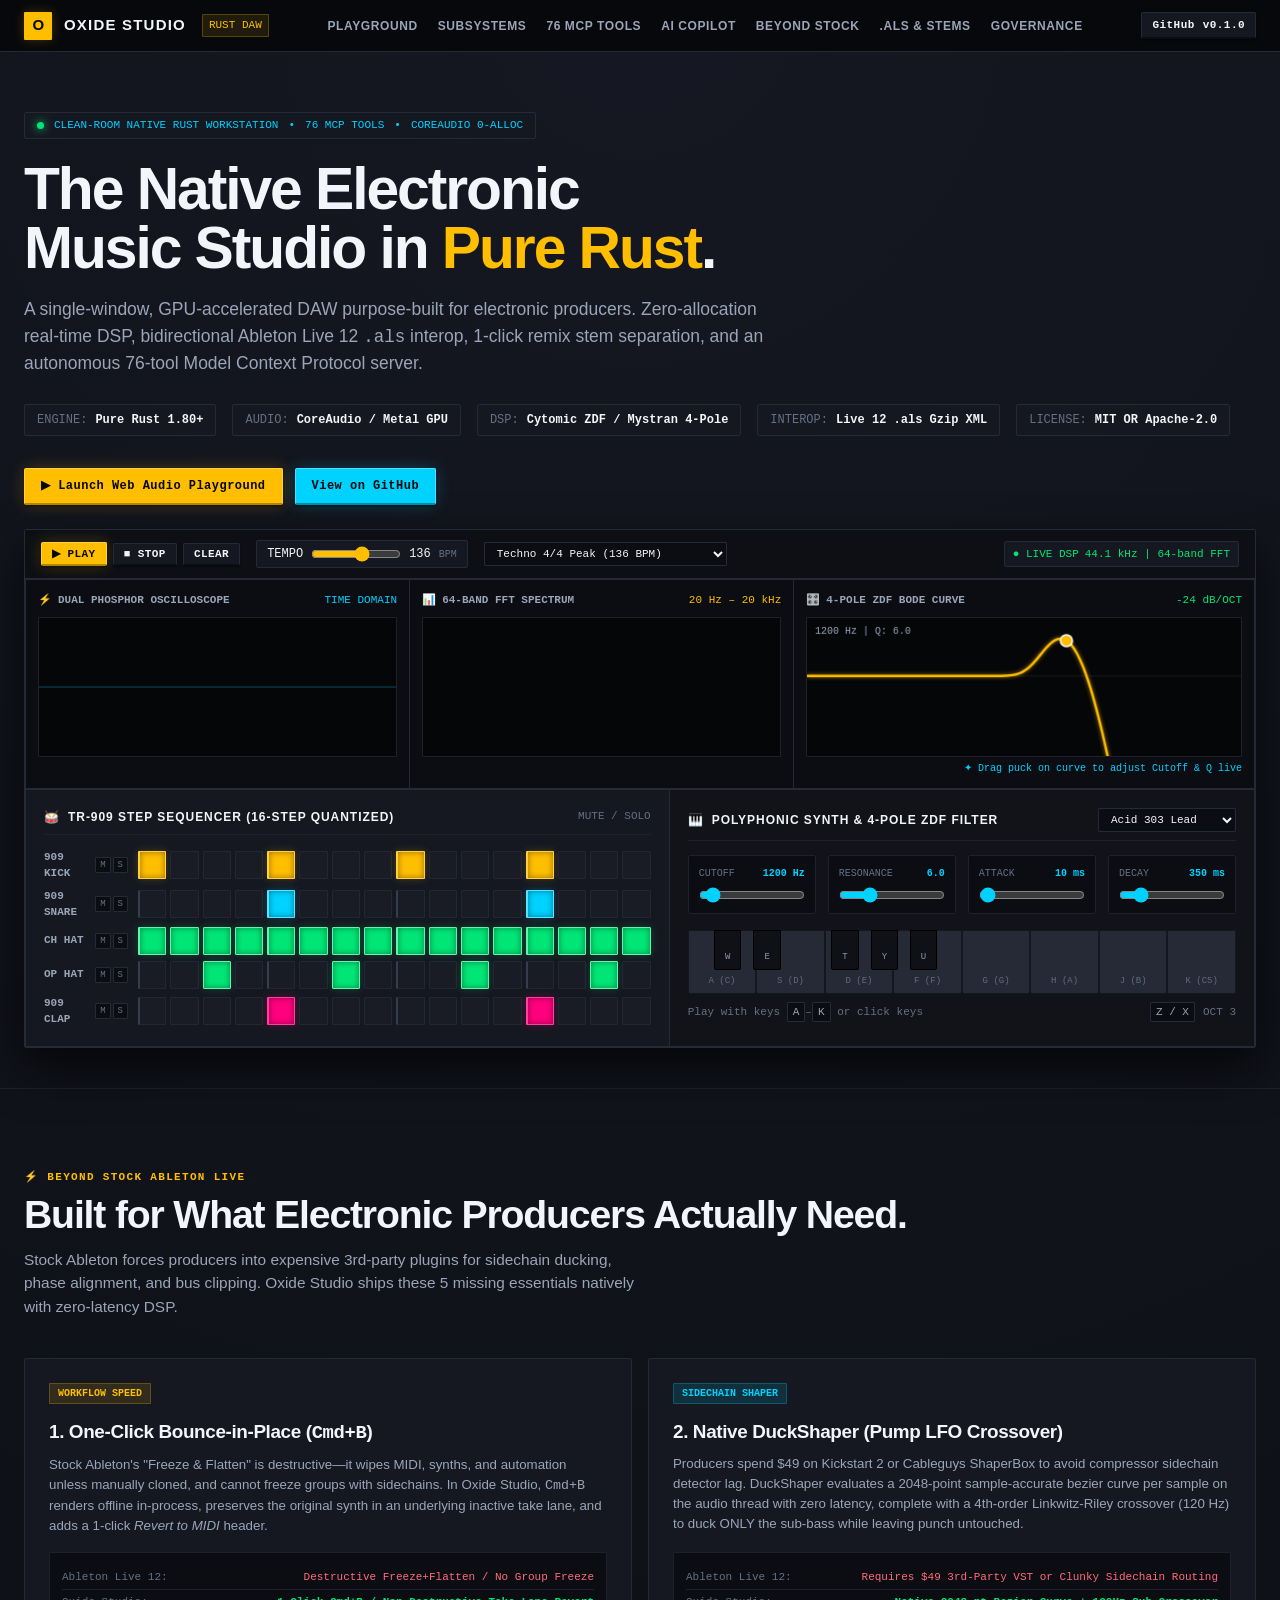
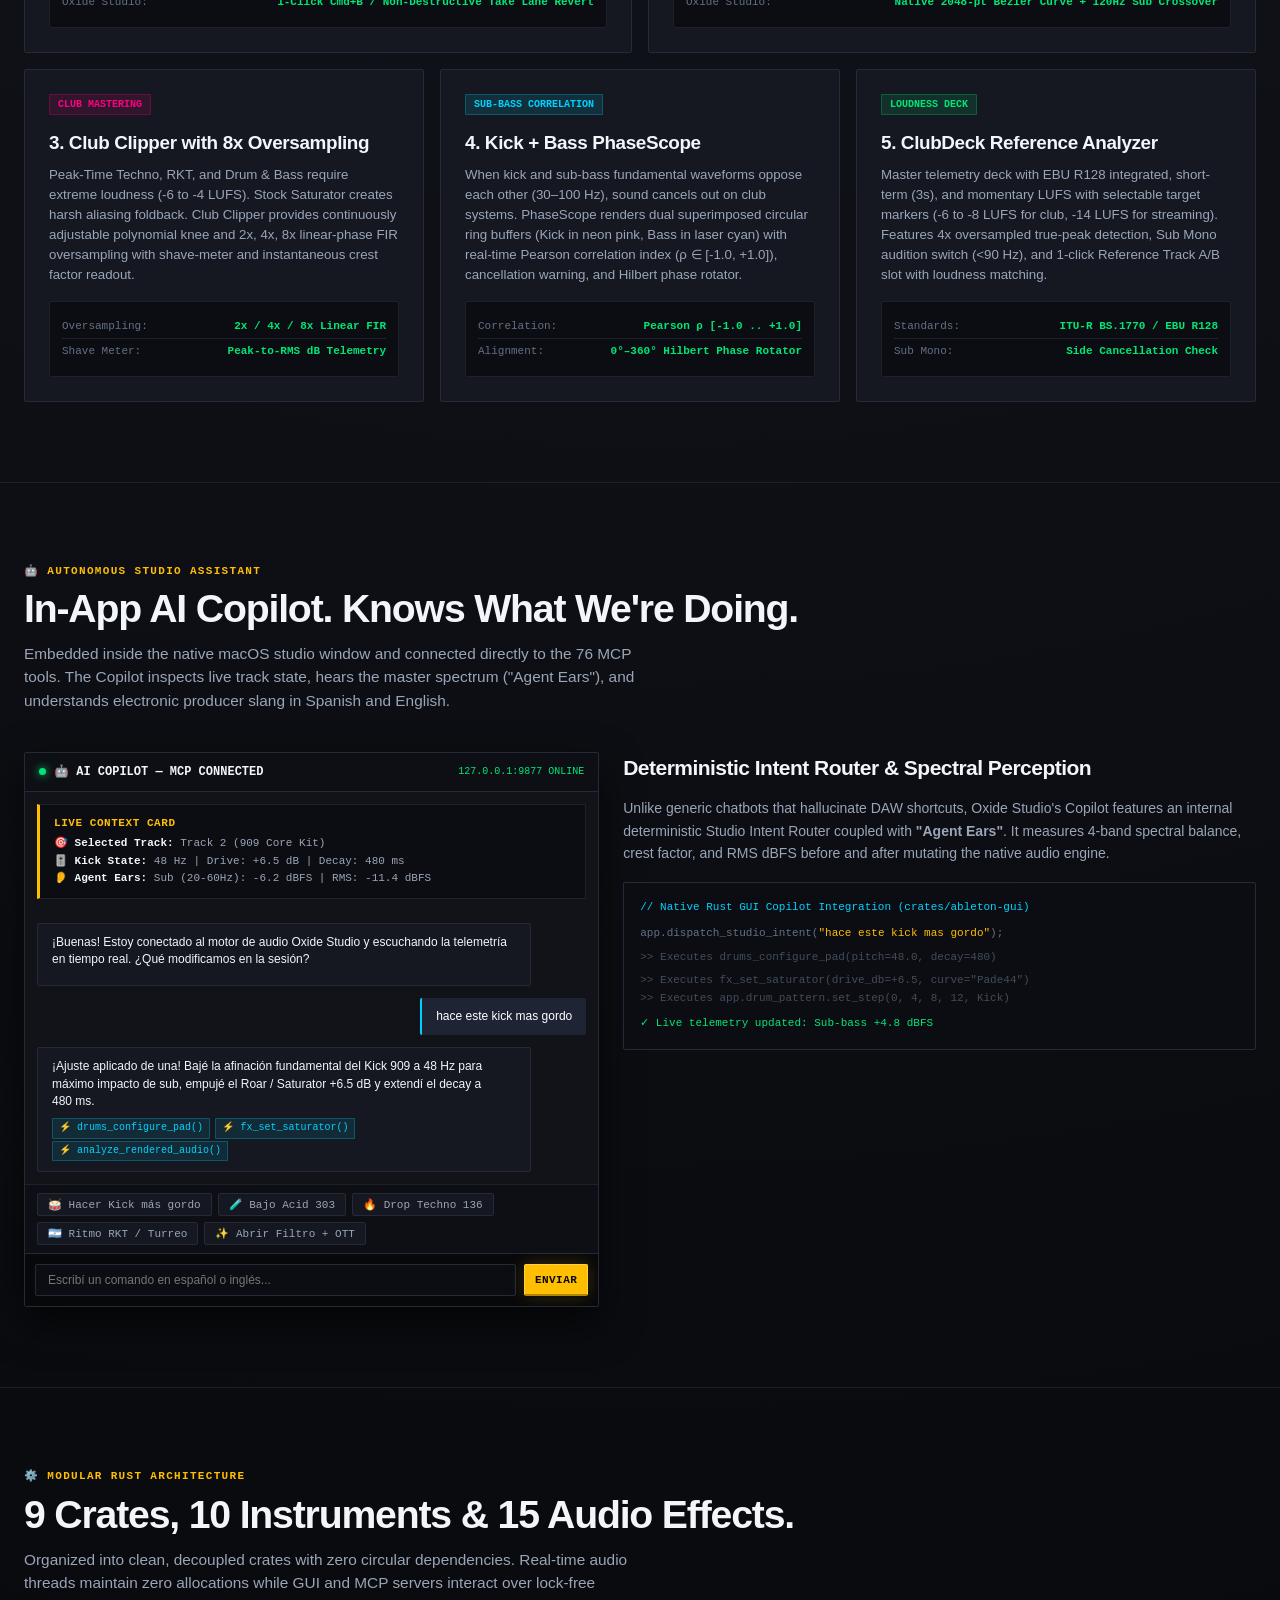
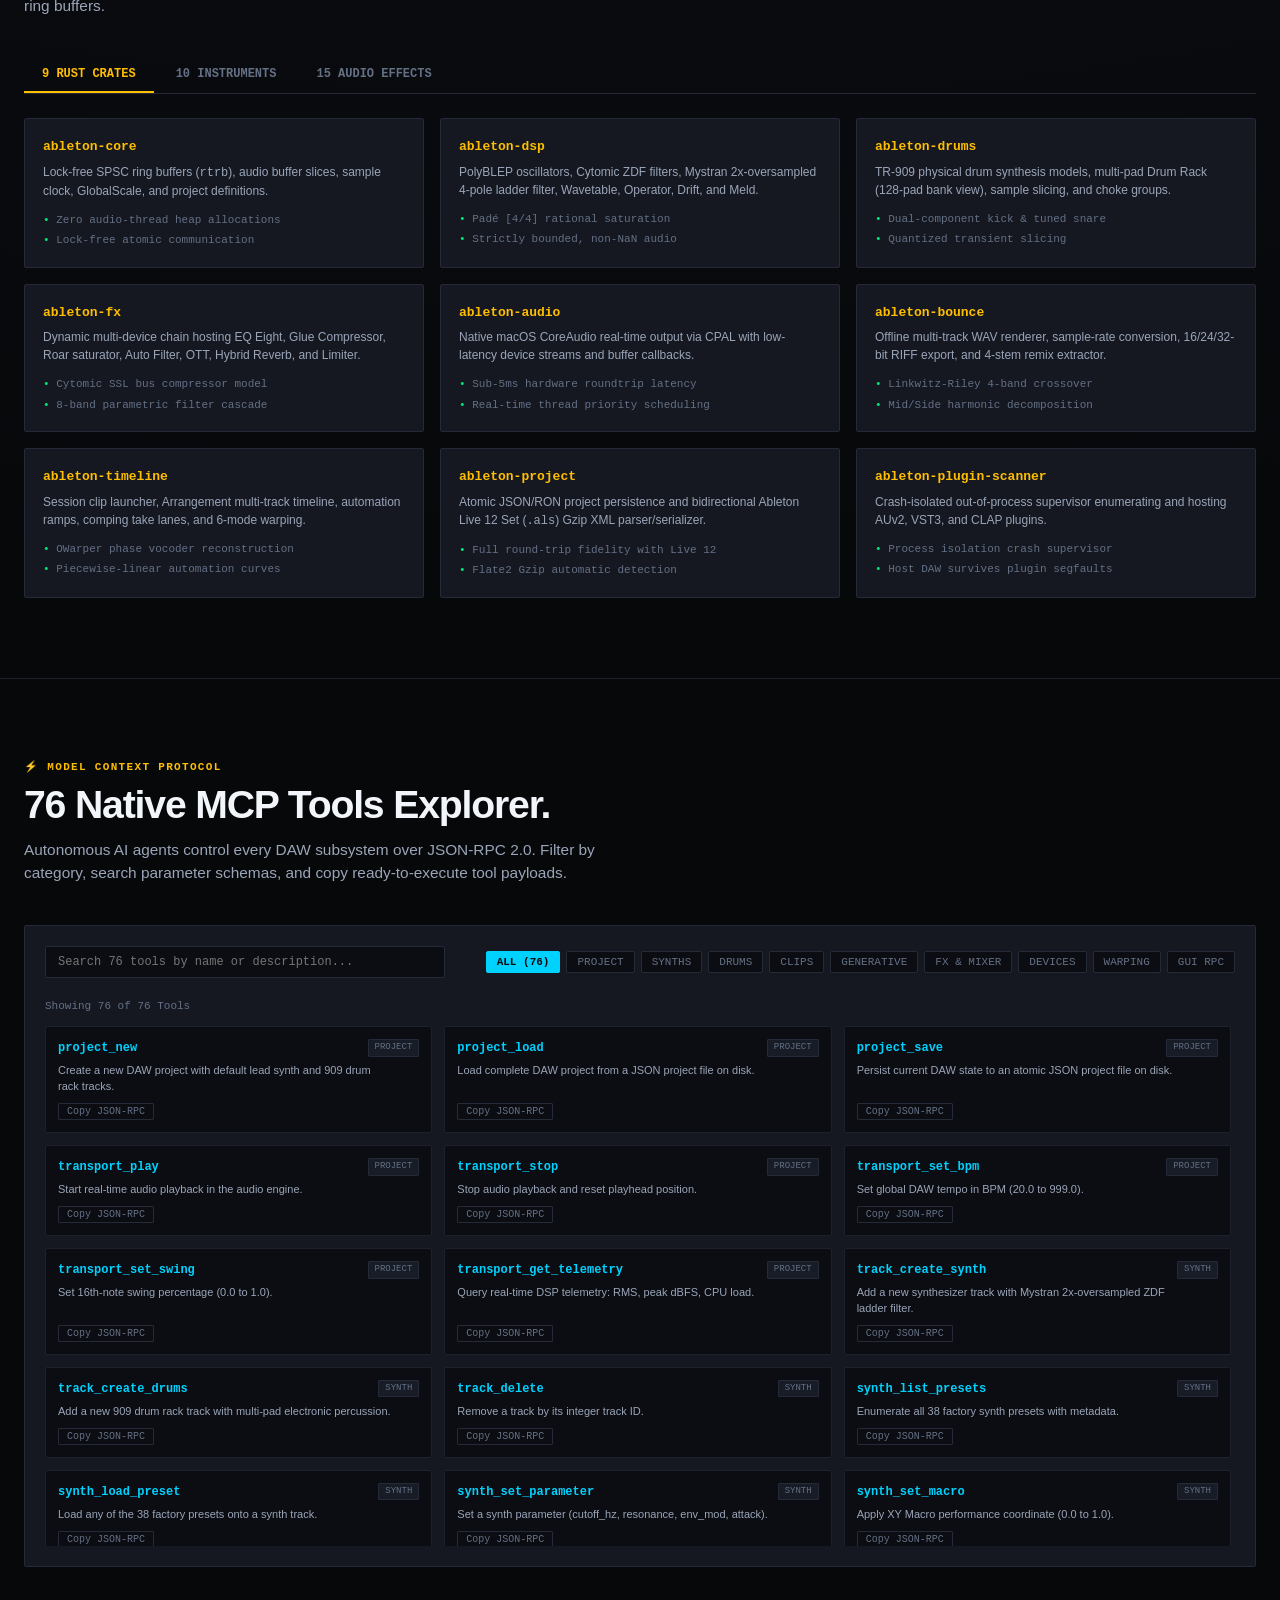
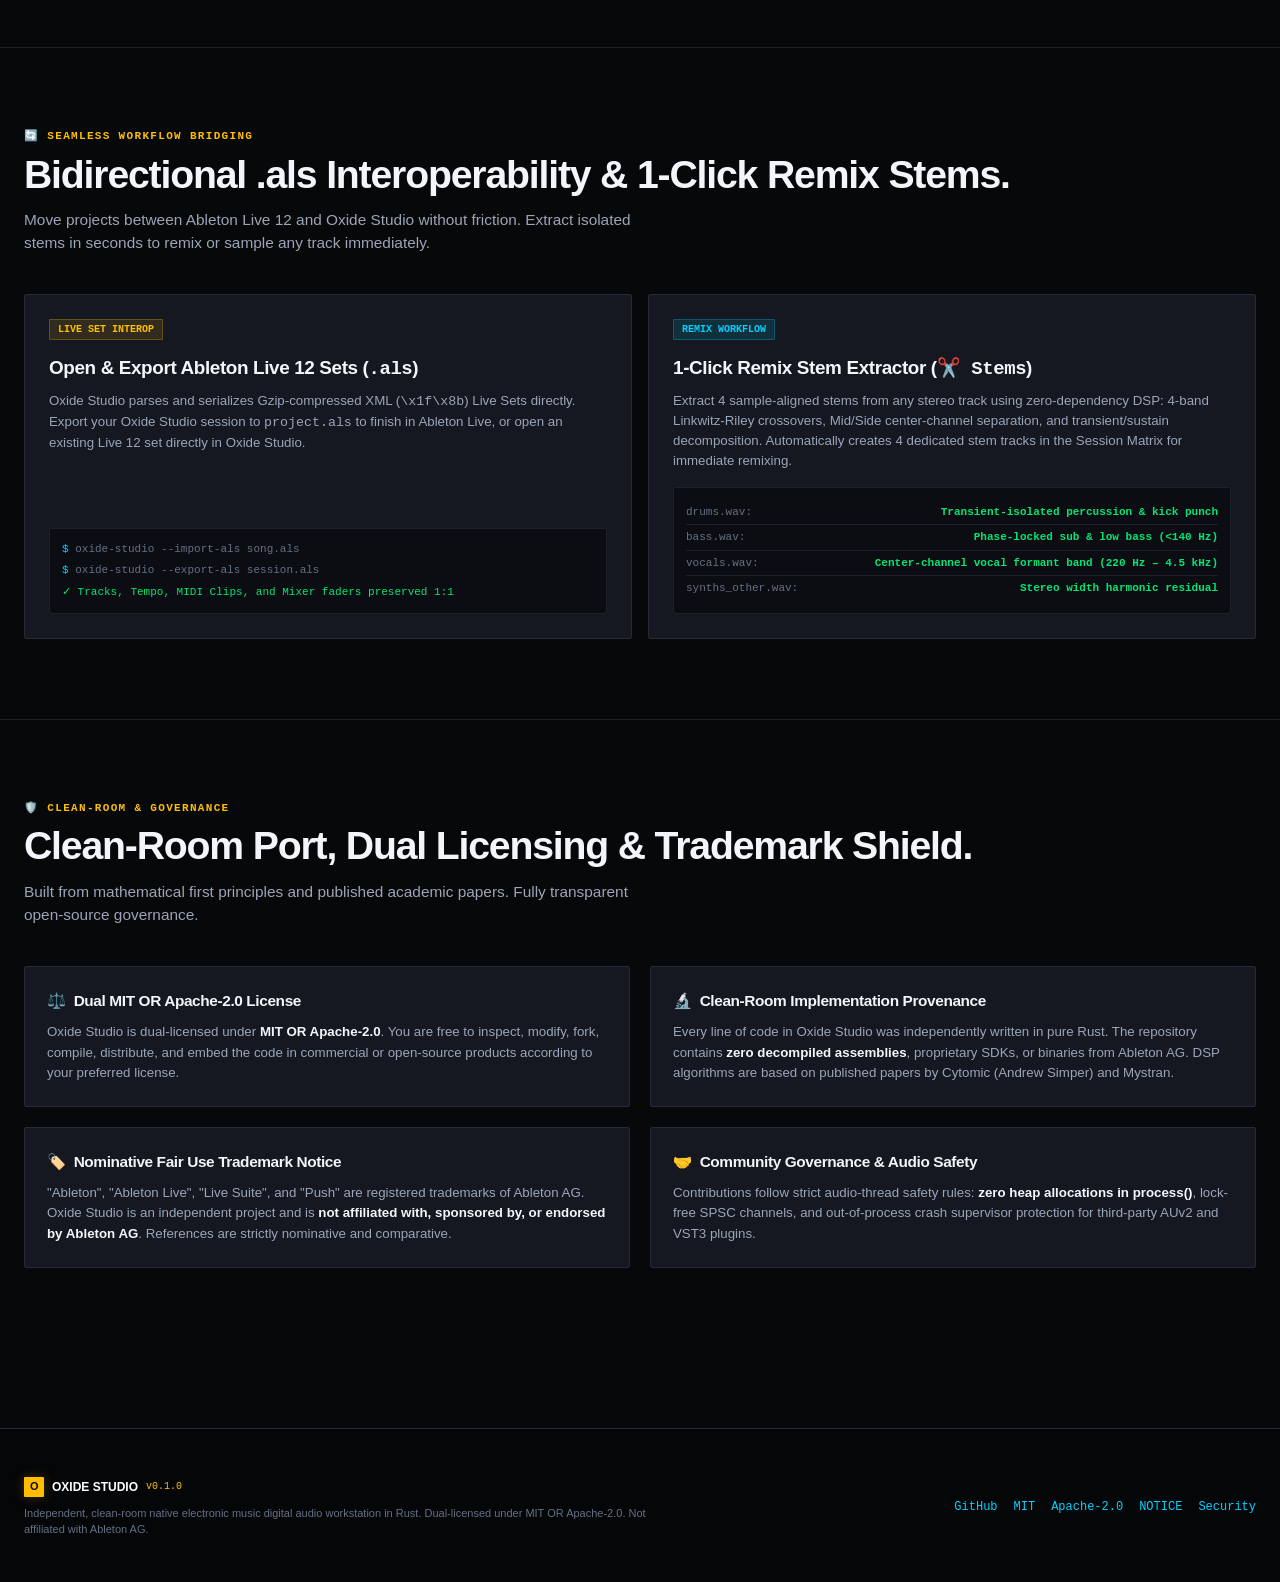
==== docs/index.html @ 42df6dae "feat(pages): build and deploy interactive SOTA GitHub Pages showcase in docs/" ====
<!DOCTYPE html>
<html lang="en">
<head>
  <meta charset="UTF-8">
  <meta name="viewport" content="width=device-width, initial-scale=1.0">
  <title>Oxide Studio — Native Electronic Music Workstation in Rust</title>
  <meta name="description" content="Oxide Studio: High-performance, single-window electronic music DAW in pure Rust. Low-latency CoreAudio engine, in-browser Web Audio playground, 76 MCP tools, bidirectional .als interop, and 1-click remix stems.">
  <link rel="stylesheet" href="style.css">
  <link rel="icon" href="data:image/svg+xml,<svg xmlns='http://www.w3.org/2000/svg' viewBox='0 0 100 100'><rect width='100' height='100' rx='8' fill='%23ffbe00'/><text x='50' y='68' font-family='monospace' font-weight='900' font-size='60' text-anchor='middle' fill='%2307080a'>O</text></svg>">
</head>
<body>

  <!-- =========================================================================
       Studio Navigation Bar
       ========================================================================= -->
  <header class="studio-nav">
    <div class="container studio-nav-inner">
      <a href="#" class="brand-anchor">
        <span class="brand-badge">O</span>
        <span class="brand-title">OXIDE STUDIO</span>
        <span class="brand-sub">RUST DAW</span>
      </a>

      <nav>
        <ul class="nav-links">
          <li><a href="#playground" class="nav-link">Playground</a></li>
          <li><a href="#subsystems" class="nav-link">Subsystems</a></li>
          <li><a href="#mcp-tools" class="nav-link">76 MCP Tools</a></li>
          <li><a href="#copilot" class="nav-link">AI Copilot</a></li>
          <li><a href="#beyond-stock" class="nav-link">Beyond Stock</a></li>
          <li><a href="#interop" class="nav-link">.als & Stems</a></li>
          <li><a href="#clean-room" class="nav-link">Governance</a></li>
        </ul>
      </nav>

      <div class="nav-actions">
        <a href="https://github.com/juancruzmunozalbelo/oxide-studio" target="_blank" rel="noopener noreferrer" class="btn btn-tactile btn-sm">
          <span>GitHub</span>
          <span class="tabular">v0.1.0</span>
        </a>
      </div>
    </div>
  </header>

  <main>

    <!-- =========================================================================
         Hero Section
         ========================================================================= -->
    <section class="hero-section">
      <div class="container">
        <div class="hero-grid">
          <div>
            <div class="hero-meta">
              <span class="pulse-dot"></span>
              <span>CLEAN-ROOM NATIVE RUST WORKSTATION</span>
              <span>•</span>
              <span class="tabular">76 MCP TOOLS</span>
              <span>•</span>
              <span class="tabular">COREAUDIO 0-ALLOC</span>
            </div>

            <h1 class="hero-title">
              The Native Electronic Music Studio in <span class="highlight-amber">Pure Rust</span>.
            </h1>

            <p class="hero-lead">
              A single-window, GPU-accelerated DAW purpose-built for electronic producers. Zero-allocation real-time DSP, 
              bidirectional Ableton Live 12 <span class="mono">.als</span> interop, 1-click remix stem separation, 
              and an autonomous 76-tool Model Context Protocol server.
            </p>

            <div class="hero-specs-row">
              <div class="spec-pill"><span class="k">ENGINE:</span> <span class="v">Pure Rust 1.80+</span></div>
              <div class="spec-pill"><span class="k">AUDIO:</span> <span class="v">CoreAudio / Metal GPU</span></div>
              <div class="spec-pill"><span class="k">DSP:</span> <span class="v">Cytomic ZDF / Mystran 4-Pole</span></div>
              <div class="spec-pill"><span class="k">INTEROP:</span> <span class="v">Live 12 .als Gzip XML</span></div>
              <div class="spec-pill"><span class="k">LICENSE:</span> <span class="v">MIT OR Apache-2.0</span></div>
            </div>

            <div style="display: flex; gap: 12px; flex-wrap: wrap;">
              <a href="#playground" class="btn btn-primary">▶ Launch Web Audio Playground</a>
              <a href="https://github.com/juancruzmunozalbelo/oxide-studio" target="_blank" rel="noopener noreferrer" class="btn btn-cyan">View on GitHub</a>
            </div>
          </div>
        </div>

        <!-- =========================================================================
             In-Browser Oxide Web Playground
             ========================================================================= -->
        <div class="playground-shell" id="playground">
          <div class="playground-header">
            <div class="transport-bar">
              <div class="transport-controls">
                <button class="btn btn-primary btn-sm" id="btn-play">▶ PLAY</button>
                <button class="btn btn-tactile btn-sm" id="btn-stop">■ STOP</button>
                <button class="btn btn-tactile btn-sm" id="btn-clear">CLEAR</button>
              </div>

              <div class="bpm-control">
                <span class="k">TEMPO</span>
                <input type="range" id="slider-bpm" min="60" max="190" value="136">
                <span class="v tabular" id="val-bpm">136</span> <span class="mono" style="font-size: 10px; color: var(--text-muted);">BPM</span>
              </div>

              <select class="preset-select" id="select-groove">
                <option value="techno-136">Techno 4/4 Peak (136 BPM)</option>
                <option value="house-128">House 909 Groove (128 BPM)</option>
                <option value="rkt-105">RKT / Turreo Tresillo (105 BPM)</option>
                <option value="dnb-174">Drum & Bass Break (174 BPM)</option>
              </select>
            </div>

            <div class="telemetry-badge" id="telemetry-stats">
              <span>● LIVE DSP</span>
              <span class="tabular">44.1 kHz | 64-band FFT</span>
            </div>
          </div>

          <!-- 60 FPS HTML5 Canvas DSP Visualizers Deck -->
          <div class="visualizer-deck">
            <!-- 1. Dual Phosphor Oscilloscope -->
            <div class="vis-card">
              <div class="vis-header">
                <span class="title"><span>⚡</span> DUAL PHOSPHOR OSCILLOSCOPE</span>
                <span class="mono" style="color: var(--laser-cyan);">TIME DOMAIN</span>
              </div>
              <canvas id="canvas-oscilloscope" class="vis-canvas"></canvas>
            </div>

            <!-- 2. 64-Band FFT Spectrum Analyzer -->
            <div class="vis-card">
              <div class="vis-header">
                <span class="title"><span>📊</span> 64-BAND FFT SPECTRUM</span>
                <span class="mono" style="color: var(--signal-amber);">20 Hz – 20 kHz</span>
              </div>
              <canvas id="canvas-spectrum" class="vis-canvas"></canvas>
            </div>

            <!-- 3. Interactive 4-Pole ZDF Filter Bode Curve -->
            <div class="vis-card">
              <div class="vis-header">
                <span class="title"><span>🎛️</span> 4-POLE ZDF BODE CURVE</span>
                <span class="mono" style="color: var(--meter-green);">-24 dB/OCT</span>
              </div>
              <canvas id="canvas-filter" class="vis-canvas" style="cursor: crosshair;"></canvas>
              <div class="interactive-hint">✦ Drag puck on curve to adjust Cutoff & Q live</div>
            </div>
          </div>

          <!-- Playground Workstation Body -->
          <div class="playground-body">
            <!-- Left: 16-Step TR-909 Drum Sequencer -->
            <div class="rack-panel">
              <div class="panel-title-bar">
                <div class="panel-title">
                  <span>🥁</span>
                  <span>TR-909 STEP SEQUENCER (16-STEP QUANTIZED)</span>
                </div>
                <span class="mono" style="font-size: 11px; color: var(--text-muted);">MUTE / SOLO</span>
              </div>

              <div class="sequencer-grid" id="sequencer-grid">
                <!-- Dynamically populated by app.js -->
              </div>
            </div>

            <!-- Right: Polyphonic Synthesizer Controls & Piano Keys -->
            <div class="rack-panel" style="background: var(--surface-base);">
              <div class="panel-title-bar">
                <div class="panel-title">
                  <span>🎹</span>
                  <span>POLYPHONIC SYNTH & 4-POLE ZDF FILTER</span>
                </div>

                <select class="preset-select" id="select-synth-preset">
                  <option value="acid-lead">Acid 303 Lead</option>
                  <option value="deep-sub">Deep Tech Sub</option>
                  <option value="dorian-pad">Dorian Poly Pad</option>
                  <option value="punchy-pluck">Punchy Pluck</option>
                </select>
              </div>

              <!-- Parameter Sliders -->
              <div class="synth-controls-grid">
                <div class="control-block">
                  <label>CUTOFF <span class="control-val tabular" id="val-cutoff">1200 Hz</span></label>
                  <input type="range" id="slider-cutoff" min="20" max="18000" value="1200">
                </div>

                <div class="control-block">
                  <label>RESONANCE <span class="control-val tabular" id="val-resonance">6.0</span></label>
                  <input type="range" id="slider-resonance" min="0.5" max="22" step="0.1" value="6.0">
                </div>

                <div class="control-block">
                  <label>ATTACK <span class="control-val tabular" id="val-attack">10 ms</span></label>
                  <input type="range" id="slider-attack" min="0.005" max="0.5" step="0.005" value="0.01">
                </div>

                <div class="control-block">
                  <label>DECAY <span class="control-val tabular" id="val-decay">350 ms</span></label>
                  <input type="range" id="slider-decay" min="0.05" max="2.0" step="0.01" value="0.35">
                </div>
              </div>

              <!-- Playable Piano Keyboard -->
              <div class="piano-keyboard-wrap">
                <div class="piano-keys">
                  <!-- White keys with black keys positioned absolutely -->
                  <div class="piano-key" data-pitch-offset="0"><span>A (C)</span></div>
                  <div class="piano-key black key-cs" data-pitch-offset="1"><span>W</span></div>
                  <div class="piano-key" data-pitch-offset="2"><span>S (D)</span></div>
                  <div class="piano-key black key-ds" data-pitch-offset="3"><span>E</span></div>
                  <div class="piano-key" data-pitch-offset="4"><span>D (E)</span></div>
                  <div class="piano-key" data-pitch-offset="5"><span>F (F)</span></div>
                  <div class="piano-key black key-fs" data-pitch-offset="6"><span>T</span></div>
                  <div class="piano-key" data-pitch-offset="7"><span>G (G)</span></div>
                  <div class="piano-key black key-gs" data-pitch-offset="8"><span>Y</span></div>
                  <div class="piano-key" data-pitch-offset="9"><span>H (A)</span></div>
                  <div class="piano-key black key-as" data-pitch-offset="10"><span>U</span></div>
                  <div class="piano-key" data-pitch-offset="11"><span>J (B)</span></div>
                  <div class="piano-key" data-pitch-offset="12"><span>K (C5)</span></div>
                </div>

                <div class="keyboard-help-bar">
                  <span>Play with keys <span class="kbd">A</span>–<span class="kbd">K</span> or click keys</span>
                  <div style="display: flex; gap: 8px; align-items: center;">
                    <span class="kbd">Z / X</span> <span id="octave-display" class="tabular">OCT 3</span>
                  </div>
                </div>
              </div>
            </div>
          </div>
        </div>
      </div>
    </section>

    <!-- =========================================================================
         Beyond Stock Ableton: Purpose-Built for Electronic Producers
         ========================================================================= -->
    <section class="section" id="beyond-stock">
      <div class="container">
        <div class="section-header">
          <div class="section-eyebrow"><span>⚡</span> Beyond Stock Ableton Live</div>
          <h2 class="section-title">Built for What Electronic Producers Actually Need.</h2>
          <p class="section-desc">
            Stock Ableton forces producers into expensive 3rd-party plugins for sidechain ducking, phase alignment, 
            and bus clipping. Oxide Studio ships these 5 missing essentials natively with zero-latency DSP.
          </p>
        </div>

        <div class="bento-grid">
          <!-- Card 1: Bounce-in-Place (Cmd+B) -->
          <div class="bento-card col-6">
            <span class="bento-tag">WORKFLOW SPEED</span>
            <h3 class="bento-title">1. One-Click Bounce-in-Place (<span class="mono">Cmd+B</span>)</h3>
            <p class="bento-desc">
              Stock Ableton's "Freeze & Flatten" is destructive—it wipes MIDI, synths, and automation unless manually cloned, 
              and cannot freeze groups with sidechains. In Oxide Studio, <span class="mono">Cmd+B</span> renders offline in-process, 
              preserves the original synth in an underlying inactive take lane, and adds a 1-click <em>Revert to MIDI</em> header.
            </p>
            <div class="bento-comparison">
              <div class="comp-row"><span class="comp-label">Ableton Live 12:</span> <span class="comp-ableton">Destructive Freeze+Flatten / No Group Freeze</span></div>
              <div class="comp-row"><span class="comp-label">Oxide Studio:</span> <span class="comp-oxide">1-Click Cmd+B / Non-Destructive Take Lane Revert</span></div>
            </div>
          </div>

          <!-- Card 2: DuckShaper -->
          <div class="bento-card col-6">
            <span class="bento-tag cyan">SIDECHAIN SHAPER</span>
            <h3 class="bento-title">2. Native DuckShaper (Pump LFO Crossover)</h3>
            <p class="bento-desc">
              Producers spend $49 on Kickstart 2 or Cableguys ShaperBox to avoid compressor sidechain detector lag. 
              DuckShaper evaluates a 2048-point sample-accurate bezier curve per sample on the audio thread with zero latency, 
              complete with a 4th-order Linkwitz-Riley crossover (120 Hz) to duck ONLY the sub-bass while leaving punch untouched.
            </p>
            <div class="bento-comparison">
              <div class="comp-row"><span class="comp-label">Ableton Live 12:</span> <span class="comp-ableton">Requires $49 3rd-Party VST or Clunky Sidechain Routing</span></div>
              <div class="comp-row"><span class="comp-label">Oxide Studio:</span> <span class="comp-oxide">Native 2048-pt Bezier Curve + 120Hz Sub Crossover</span></div>
            </div>
          </div>

          <!-- Card 3: Club Clipper -->
          <div class="bento-card col-4">
            <span class="bento-tag pink">CLUB MASTERING</span>
            <h3 class="bento-title">3. Club Clipper with 8x Oversampling</h3>
            <p class="bento-desc">
              Peak-Time Techno, RKT, and Drum & Bass require extreme loudness (-6 to -4 LUFS). 
              Stock Saturator creates harsh aliasing foldback. Club Clipper provides continuously adjustable polynomial knee 
              and 2x, 4x, 8x linear-phase FIR oversampling with shave-meter and instantaneous crest factor readout.
            </p>
            <div class="bento-comparison">
              <div class="comp-row"><span class="comp-label">Oversampling:</span> <span class="comp-oxide">2x / 4x / 8x Linear FIR</span></div>
              <div class="comp-row"><span class="comp-label">Shave Meter:</span> <span class="comp-oxide">Peak-to-RMS dB Telemetry</span></div>
            </div>
          </div>

          <!-- Card 4: PhaseScope -->
          <div class="bento-card col-4">
            <span class="bento-tag cyan">SUB-BASS CORRELATION</span>
            <h3 class="bento-title">4. Kick + Bass PhaseScope</h3>
            <p class="bento-desc">
              When kick and sub-bass fundamental waveforms oppose each other (30–100 Hz), sound cancels out on club systems. 
              PhaseScope renders dual superimposed circular ring buffers (Kick in neon pink, Bass in laser cyan) with real-time 
              Pearson correlation index (&rho; &isin; [-1.0, +1.0]), cancellation warning, and Hilbert phase rotator.
            </p>
            <div class="bento-comparison">
              <div class="comp-row"><span class="comp-label">Correlation:</span> <span class="comp-oxide">Pearson &rho; [-1.0 .. +1.0]</span></div>
              <div class="comp-row"><span class="comp-label">Alignment:</span> <span class="comp-oxide">0°–360° Hilbert Phase Rotator</span></div>
            </div>
          </div>

          <!-- Card 5: ClubDeck -->
          <div class="bento-card col-4">
            <span class="bento-tag green">LOUDNESS DECK</span>
            <h3 class="bento-title">5. ClubDeck Reference Analyzer</h3>
            <p class="bento-desc">
              Master telemetry deck with EBU R128 integrated, short-term (3s), and momentary LUFS with selectable target markers 
              (-6 to -8 LUFS for club, -14 LUFS for streaming). Features 4x oversampled true-peak detection, Sub Mono audition switch (&lt;90 Hz), 
              and 1-click Reference Track A/B slot with loudness matching.
            </p>
            <div class="bento-comparison">
              <div class="comp-row"><span class="comp-label">Standards:</span> <span class="comp-oxide">ITU-R BS.1770 / EBU R128</span></div>
              <div class="comp-row"><span class="comp-label">Sub Mono:</span> <span class="comp-oxide">Side Cancellation Check</span></div>
            </div>
          </div>
        </div>
      </div>
    </section>

    <!-- =========================================================================
         In-App AI Copilot Showcase ("Knows What We're Doing")
         ========================================================================= -->
    <section class="section" id="copilot">
      <div class="container">
        <div class="section-header">
          <div class="section-eyebrow"><span>🤖</span> Autonomous Studio Assistant</div>
          <h2 class="section-title">In-App AI Copilot. Knows What We're Doing.</h2>
          <p class="section-desc">
            Embedded inside the native macOS studio window and connected directly to the 76 MCP tools. 
            The Copilot inspects live track state, hears the master spectrum ("Agent Ears"), and understands electronic producer slang in Spanish and English.
          </p>
        </div>

        <div class="copilot-showcase-grid">
          <!-- Interactive Mock Copilot Window -->
          <div class="copilot-mock-window">
            <div class="copilot-window-header">
              <div style="display: flex; align-items: center; gap: 8px;">
                <span class="pulse-dot"></span>
                <span class="mono" style="font-size: 12px; font-weight: 700;">🤖 AI COPILOT — MCP CONNECTED</span>
              </div>
              <span class="mono" style="font-size: 10px; color: var(--meter-green);">127.0.0.1:9877 ONLINE</span>
            </div>

            <!-- Live Telemetry Card -->
            <div class="copilot-context-card">
              <div class="context-title">Live Context Card</div>
              <div class="context-item">🎯 <span>Selected Track:</span> Track 2 (909 Core Kit)</div>
              <div class="context-item">🎚️ <span>Kick State:</span> 48 Hz | Drive: +6.5 dB | Decay: 480 ms</div>
              <div class="context-item">👂 <span>Agent Ears:</span> Sub (20-60Hz): -6.2 dBFS | RMS: -11.4 dBFS</div>
            </div>

            <!-- Chat History -->
            <div class="copilot-chat-history" id="copilot-chat-history">
              <div class="chat-bubble copilot">
                <p>¡Buenas! Estoy conectado al motor de audio Oxide Studio y escuchando la telemetría en tiempo real. ¿Qué modificamos en la sesión?</p>
              </div>

              <div class="chat-bubble user">
                hace este kick mas gordo
              </div>

              <div class="chat-bubble copilot">
                <p>¡Ajuste aplicado de una! Bajé la afinación fundamental del Kick 909 a 48 Hz para máximo impacto de sub, empujé el Roar / Saturator +6.5 dB y extendí el decay a 480 ms.</p>
                <div>
                  <span class="mcp-executed-badge">⚡ drums_configure_pad()</span>
                  <span class="mcp-executed-badge">⚡ fx_set_saturator()</span>
                  <span class="mcp-executed-badge">⚡ analyze_rendered_audio()</span>
                </div>
              </div>
            </div>

            <!-- Quick Chips Bar -->
            <div class="copilot-chips-bar">
              <button class="copilot-chip" data-prompt="hace este kick mas gordo">🥁 Hacer Kick más gordo</button>
              <button class="copilot-chip" data-prompt="dale mas acido al bajo">🧪 Bajo Acid 303</button>
              <button class="copilot-chip" data-prompt="arma un drop de techno a 136 bpm">🔥 Drop Techno 136</button>
              <button class="copilot-chip" data-prompt="mete un patron de rkt / cachengue">🇦🇷 Ritmo RKT / Turreo</button>
              <button class="copilot-chip" data-prompt="limpia el barro">✨ Abrir Filtro + OTT</button>
            </div>

            <!-- Interactive Input -->
            <div style="display: flex; padding: 10px; background: #07080a; border-top: 1px solid var(--surface-border);">
              <input type="text" id="copilot-chat-input" placeholder="Escribí un comando en español o inglés..." style="flex: 1; background: var(--surface-sunken); border: 1px solid var(--surface-border); padding: 8px 12px; border-radius: var(--radius-sm); font-size: 12px; outline: none;">
              <button id="btn-copilot-send" class="btn btn-primary btn-sm" style="margin-left: 8px;">ENVIAR</button>
            </div>
          </div>

          <!-- Feature Description & Code -->
          <div>
            <h3 style="font-size: 1.5rem; margin-bottom: 14px;">Deterministic Intent Router & Spectral Perception</h3>
            <p style="color: var(--text-secondary); line-height: 1.6; margin-bottom: 18px;">
              Unlike generic chatbots that hallucinate DAW shortcuts, Oxide Studio's Copilot features an internal 
              deterministic Studio Intent Router coupled with <strong>"Agent Ears"</strong>. It measures 4-band spectral balance, 
              crest factor, and RMS dBFS before and after mutating the native audio engine.
            </p>

            <div style="background: var(--surface-sunken); border: 1px solid var(--surface-border); border-radius: var(--radius-sm); padding: 16px; font-family: var(--font-mono); font-size: 11px; color: var(--text-muted); line-height: 1.6;">
              <div style="color: var(--laser-cyan); margin-bottom: 8px;">// Native Rust GUI Copilot Integration (crates/ableton-gui)</div>
              <div>app.dispatch_studio_intent(<span style="color: var(--signal-amber);">"hace este kick mas gordo"</span>);</div>
              <div style="color: var(--text-dim); margin: 6px 0;">&gt;&gt; Executes drums_configure_pad(pitch=48.0, decay=480)</div>
              <div style="color: var(--text-dim);">&gt;&gt; Executes fx_set_saturator(drive_db=+6.5, curve="Pade44")</div>
              <div style="color: var(--text-dim);">&gt;&gt; Executes app.drum_pattern.set_step(0, 4, 8, 12, Kick)</div>
              <div style="color: var(--meter-green); margin-top: 8px;">✓ Live telemetry updated: Sub-bass +4.8 dBFS</div>
            </div>
          </div>
        </div>
      </div>
    </section>

    <!-- =========================================================================
         Subsystems & Architecture Explorer
         ========================================================================= -->
    <section class="section" id="subsystems">
      <div class="container">
        <div class="section-header">
          <div class="section-eyebrow"><span>⚙️</span> Modular Rust Architecture</div>
          <h2 class="section-title">9 Crates, 10 Instruments & 15 Audio Effects.</h2>
          <p class="section-desc">
            Organized into clean, decoupled crates with zero circular dependencies. 
            Real-time audio threads maintain zero allocations while GUI and MCP servers interact over lock-free ring buffers.
          </p>
        </div>

        <!-- Navigation Tabs -->
        <div class="tabs-nav">
          <button class="tab-btn active" data-tab="tab-crates">9 RUST CRATES</button>
          <button class="tab-btn" data-tab="tab-instruments">10 INSTRUMENTS</button>
          <button class="tab-btn" data-tab="tab-effects">15 AUDIO EFFECTS</button>
        </div>

        <!-- Tab 1: 9 Crates -->
        <div class="crates-grid tab-content" id="tab-crates">
          <div class="crate-card">
            <div class="crate-name">ableton-core</div>
            <p class="crate-desc">Lock-free SPSC ring buffers (<span class="mono">rtrb</span>), audio buffer slices, sample clock, GlobalScale, and project definitions.</p>
            <ul class="crate-invariants">
              <li>Zero audio-thread heap allocations</li>
              <li>Lock-free atomic communication</li>
            </ul>
          </div>

          <div class="crate-card">
            <div class="crate-name">ableton-dsp</div>
            <p class="crate-desc">PolyBLEP oscillators, Cytomic ZDF filters, Mystran 2x-oversampled 4-pole ladder filter, Wavetable, Operator, Drift, and Meld.</p>
            <ul class="crate-invariants">
              <li>Padé [4/4] rational saturation</li>
              <li>Strictly bounded, non-NaN audio</li>
            </ul>
          </div>

          <div class="crate-card">
            <div class="crate-name">ableton-drums</div>
            <p class="crate-desc">TR-909 physical drum synthesis models, multi-pad Drum Rack (128-pad bank view), sample slicing, and choke groups.</p>
            <ul class="crate-invariants">
              <li>Dual-component kick & tuned snare</li>
              <li>Quantized transient slicing</li>
            </ul>
          </div>

          <div class="crate-card">
            <div class="crate-name">ableton-fx</div>
            <p class="crate-desc">Dynamic multi-device chain hosting EQ Eight, Glue Compressor, Roar saturator, Auto Filter, OTT, Hybrid Reverb, and Limiter.</p>
            <ul class="crate-invariants">
              <li>Cytomic SSL bus compressor model</li>
              <li>8-band parametric filter cascade</li>
            </ul>
          </div>

          <div class="crate-card">
            <div class="crate-name">ableton-audio</div>
            <p class="crate-desc">Native macOS CoreAudio real-time output via CPAL with low-latency device streams and buffer callbacks.</p>
            <ul class="crate-invariants">
              <li>Sub-5ms hardware roundtrip latency</li>
              <li>Real-time thread priority scheduling</li>
            </ul>
          </div>

          <div class="crate-card">
            <div class="crate-name">ableton-bounce</div>
            <p class="crate-desc">Offline multi-track WAV renderer, sample-rate conversion, 16/24/32-bit RIFF export, and 4-stem remix extractor.</p>
            <ul class="crate-invariants">
              <li>Linkwitz-Riley 4-band crossover</li>
              <li>Mid/Side harmonic decomposition</li>
            </ul>
          </div>

          <div class="crate-card">
            <div class="crate-name">ableton-timeline</div>
            <p class="crate-desc">Session clip launcher, Arrangement multi-track timeline, automation ramps, comping take lanes, and 6-mode warping.</p>
            <ul class="crate-invariants">
              <li>OWarper phase vocoder reconstruction</li>
              <li>Piecewise-linear automation curves</li>
            </ul>
          </div>

          <div class="crate-card">
            <div class="crate-name">ableton-project</div>
            <p class="crate-desc">Atomic JSON/RON project persistence and bidirectional Ableton Live 12 Set (<span class="mono">.als</span>) Gzip XML parser/serializer.</p>
            <ul class="crate-invariants">
              <li>Full round-trip fidelity with Live 12</li>
              <li>Flate2 Gzip automatic detection</li>
            </ul>
          </div>

          <div class="crate-card">
            <div class="crate-name">ableton-plugin-scanner</div>
            <p class="crate-desc">Crash-isolated out-of-process supervisor enumerating and hosting AUv2, VST3, and CLAP plugins.</p>
            <ul class="crate-invariants">
              <li>Process isolation crash supervisor</li>
              <li>Host DAW survives plugin segfaults</li>
            </ul>
          </div>
        </div>

        <!-- Tab 2: 10 Instruments -->
        <div class="crates-grid tab-content" id="tab-instruments" style="display: none;">
          <div class="crate-card"><div class="crate-name">1. Wavetable</div><p class="crate-desc">Dual wavetables with continuous morphing, sub oscillator, dual Cytomic ZDF filters, and 8-target modulation matrix.</p></div>
          <div class="crate-card"><div class="crate-name">2. Operator</div><p class="crate-desc">4-Operator FM / additive synthesizer with 11 classic routing algorithms, feedback, and per-operator envelopes.</p></div>
          <div class="crate-card"><div class="crate-name">3. Drift</div><p class="crate-desc">Analog drift instability, shape modulation, cycling envelope, and MPE per-voice expressive articulation.</p></div>
          <div class="crate-card"><div class="crate-name">4. Meld</div><p class="crate-desc">Bi-timbral dual macro engines with scale-aware harmonic quantizer and cross-modulated plate resonators.</p></div>
          <div class="crate-card"><div class="crate-name">5. Analog</div><p class="crate-desc">Virtual analog dual-oscillator / dual-filter architecture with noise generator and amplifier envelope.</p></div>
          <div class="crate-card"><div class="crate-name">6. Collision</div><p class="crate-desc">Physical modeling mallet and membrane resonator simulating marimbas, vibraphones, and acoustic bodies.</p></div>
          <div class="crate-card"><div class="crate-name">7. Tension</div><p class="crate-desc">String physical modeling synthesizing plucked, bowed, and hammered string instruments.</p></div>
          <div class="crate-card"><div class="crate-name">8. Electric</div><p class="crate-desc">Electromechanical piano model synthesizing classic Rhodes and Wurlitzer tine/reed pianos.</p></div>
          <div class="crate-card"><div class="crate-name">9. Simpler</div><p class="crate-desc">Polyphonic sample playback instrument with Classic, 1-Shot, and Transient Slicing modes.</p></div>
          <div class="crate-card"><div class="crate-name">10. Drum Rack</div><p class="crate-desc">128-pad bank view (16 visible pads) with per-pad device chains, choke groups, and return buses.</p></div>
        </div>

        <!-- Tab 3: 15 Audio Effects -->
        <div class="crates-grid tab-content" id="tab-effects" style="display: none;">
          <div class="crate-card"><div class="crate-name">1. EQ Eight</div><p class="crate-desc">8-band parametric EQ (Stereo, L/R, M/S) with real-time FFT spectrum behind the filter curve.</p></div>
          <div class="crate-card"><div class="crate-name">2. Glue Compressor</div><p class="crate-desc">Cytomic SSL bus compressor model with soft clip, range limiter, and dry/wet blend.</p></div>
          <div class="crate-card"><div class="crate-name">3. Roar</div><p class="crate-desc">Multi-stage saturator with 10 saturation curves, nonlinear filter, and feedback delay.</p></div>
          <div class="crate-card"><div class="crate-name">4. Auto Filter</div><p class="crate-desc">Cytomic ZDF multi-mode filter with analog drive models (Clean, OSR, MS2, SMP, PRD).</p></div>
          <div class="crate-card"><div class="crate-name">5. Multiband Dynamics (OTT)</div><p class="crate-desc">3-band upward and downward compressor with Time and Amount macro controls.</p></div>
          <div class="crate-card"><div class="crate-name">6. Hybrid Reverb</div><p class="crate-desc">Convolution impulse response engine blended with algorithmic feedback delay network.</p></div>
          <div class="crate-card"><div class="crate-name">7. Echo</div><p class="crate-desc">Dual stereo delay lines with feedback, filter, and pitch-modulation analog tape emulation.</p></div>
          <div class="crate-card"><div class="crate-name">8. Beat Repeat</div><p class="crate-desc">Live audio buffer capture with rhythmic stutter, pitch decay, and chance gating.</p></div>
          <div class="crate-card"><div class="crate-name">9. Corpus</div><p class="crate-desc">Acoustic resonator simulating beams, plates, membranes, and open pipes.</p></div>
          <div class="crate-card"><div class="crate-name">10. Redux</div><p class="crate-desc">Sample rate reduction and bit-depth crushing for industrial digital grit.</p></div>
          <div class="crate-card"><div class="crate-name">11. Erosion</div><p class="crate-desc">Noise modulation and sine-wave harmonic degradation filter.</p></div>
          <div class="crate-card"><div class="crate-name">12. Chorus-Ensemble</div><p class="crate-desc">Classic bucket-brigade analog chorus, vibrato, and lush ensemble modulation.</p></div>
          <div class="crate-card"><div class="crate-name">13. Phaser-Flanger</div><p class="crate-desc">Multi-stage all-pass phaser and comb-filtering flanger with stereo phase offset.</p></div>
          <div class="crate-card"><div class="crate-name">14. Utility</div><p class="crate-desc">Gain, pan, stereo width (0–400%), bass mono crossover, and phase inversion.</p></div>
          <div class="crate-card"><div class="crate-name">15. Limiter</div><p class="crate-desc">Lookahead brickwall master limiter with peak hold and gain reduction metering.</p></div>
        </div>
      </div>
    </section>

    <!-- =========================================================================
         76 Native MCP Tools Catalog Explorer
         ========================================================================= -->
    <section class="section" id="mcp-tools">
      <div class="container">
        <div class="section-header">
          <div class="section-eyebrow"><span>⚡</span> Model Context Protocol</div>
          <h2 class="section-title">76 Native MCP Tools Explorer.</h2>
          <p class="section-desc">
            Autonomous AI agents control every DAW subsystem over JSON-RPC 2.0. 
            Filter by category, search parameter schemas, and copy ready-to-execute tool payloads.
          </p>
        </div>

        <div class="mcp-explorer-shell">
          <div class="mcp-filter-bar">
            <input type="text" id="mcp-search-input" class="mcp-search-input" placeholder="Search 76 tools by name or description...">

            <div class="category-pills">
              <button class="cat-pill active" data-cat="all">ALL (76)</button>
              <button class="cat-pill" data-cat="project">PROJECT</button>
              <button class="cat-pill" data-cat="synth">SYNTHS</button>
              <button class="cat-pill" data-cat="drums">DRUMS</button>
              <button class="cat-pill" data-cat="clips">CLIPS</button>
              <button class="cat-pill" data-cat="generative">GENERATIVE</button>
              <button class="cat-pill" data-cat="fx">FX &amp; MIXER</button>
              <button class="cat-pill" data-cat="devices">DEVICES</button>
              <button class="cat-pill" data-cat="warping">WARPING</button>
              <button class="cat-pill" data-cat="rpc">GUI RPC</button>
            </div>
          </div>

          <div style="font-family: var(--font-mono); font-size: 11px; color: var(--text-muted); margin-bottom: 12px;" id="mcp-tool-count">
            Showing 76 of 76 Tools
          </div>

          <!-- Tools Grid -->
          <div class="mcp-tools-grid" id="mcp-tools-grid">
            <!-- Dynamically populated by app.js -->
          </div>
        </div>
      </div>
    </section>

    <!-- =========================================================================
         Bidirectional .als Interoperability & 1-Click Remix Stems
         ========================================================================= -->
    <section class="section" id="interop">
      <div class="container">
        <div class="section-header">
          <div class="section-eyebrow"><span>🔄</span> Seamless Workflow Bridging</div>
          <h2 class="section-title">Bidirectional .als Interoperability &amp; 1-Click Remix Stems.</h2>
          <p class="section-desc">
            Move projects between Ableton Live 12 and Oxide Studio without friction. 
            Extract isolated stems in seconds to remix or sample any track immediately.
          </p>
        </div>

        <div class="bento-grid">
          <!-- .als Interop -->
          <div class="bento-card col-6">
            <span class="bento-tag">LIVE SET INTEROP</span>
            <h3 class="bento-title">Open &amp; Export Ableton Live 12 Sets (<span class="mono">.als</span>)</h3>
            <p class="bento-desc">
              Oxide Studio parses and serializes Gzip-compressed XML (<span class="mono">\x1f\x8b</span>) Live Sets directly. 
              Export your Oxide Studio session to <span class="mono">project.als</span> to finish in Ableton Live, 
              or open an existing Live 12 set directly in Oxide Studio.
            </p>
            <div style="background: var(--surface-sunken); border: 1px solid var(--surface-border-subtle); padding: 12px; border-radius: var(--radius-sm); font-family: var(--font-mono); font-size: 11px; color: var(--text-muted);">
              <div><span style="color: var(--laser-cyan);">$</span> oxide-studio --import-als song.als</div>
              <div style="margin-top: 4px;"><span style="color: var(--laser-cyan);">$</span> oxide-studio --export-als session.als</div>
              <div style="color: var(--meter-green); margin-top: 6px;">✓ Tracks, Tempo, MIDI Clips, and Mixer faders preserved 1:1</div>
            </div>
          </div>

          <!-- 1-Click Remix Stems -->
          <div class="bento-card col-6">
            <span class="bento-tag cyan">REMIX WORKFLOW</span>
            <h3 class="bento-title">1-Click Remix Stem Extractor (<span class="mono">✂️ Stems</span>)</h3>
            <p class="bento-desc">
              Extract 4 sample-aligned stems from any stereo track using zero-dependency DSP: 
              4-band Linkwitz-Riley crossovers, Mid/Side center-channel separation, and transient/sustain decomposition. 
              Automatically creates 4 dedicated stem tracks in the Session Matrix for immediate remixing.
            </p>
            <div class="bento-comparison">
              <div class="comp-row"><span class="comp-label">drums.wav:</span> <span class="comp-oxide">Transient-isolated percussion &amp; kick punch</span></div>
              <div class="comp-row"><span class="comp-label">bass.wav:</span> <span class="comp-oxide">Phase-locked sub &amp; low bass (&lt;140 Hz)</span></div>
              <div class="comp-row"><span class="comp-label">vocals.wav:</span> <span class="comp-oxide">Center-channel vocal formant band (220 Hz – 4.5 kHz)</span></div>
              <div class="comp-row"><span class="comp-label">synths_other.wav:</span> <span class="comp-oxide">Stereo width harmonic residual</span></div>
            </div>
          </div>
        </div>
      </div>
    </section>

    <!-- =========================================================================
         Clean-Room Open-Source FAQ, Dual Licensing & Governance
         ========================================================================= -->
    <section class="section" id="clean-room">
      <div class="container">
        <div class="section-header">
          <div class="section-eyebrow"><span>🛡️</span> Clean-Room &amp; Governance</div>
          <h2 class="section-title">Clean-Room Port, Dual Licensing &amp; Trademark Shield.</h2>
          <p class="section-desc">
            Built from mathematical first principles and published academic papers. Fully transparent open-source governance.
          </p>
        </div>

        <div class="faq-grid">
          <div class="faq-card">
            <h3 class="faq-question"><span>⚖️</span> Dual MIT OR Apache-2.0 License</h3>
            <p class="faq-answer">
              Oxide Studio is dual-licensed under <strong>MIT OR Apache-2.0</strong>. You are free to inspect, modify, fork, 
              compile, distribute, and embed the code in commercial or open-source products according to your preferred license.
            </p>
          </div>

          <div class="faq-card">
            <h3 class="faq-question"><span>🔬</span> Clean-Room Implementation Provenance</h3>
            <p class="faq-answer">
              Every line of code in Oxide Studio was independently written in pure Rust. The repository contains <strong>zero decompiled assemblies</strong>, 
              proprietary SDKs, or binaries from Ableton AG. DSP algorithms are based on published papers by Cytomic (Andrew Simper) and Mystran.
            </p>
          </div>

          <div class="faq-card">
            <h3 class="faq-question"><span>🏷️</span> Nominative Fair Use Trademark Notice</h3>
            <p class="faq-answer">
              "Ableton", "Ableton Live", "Live Suite", and "Push" are registered trademarks of Ableton AG. Oxide Studio is an independent project and is 
              <strong>not affiliated with, sponsored by, or endorsed by Ableton AG</strong>. References are strictly nominative and comparative.
            </p>
          </div>

          <div class="faq-card">
            <h3 class="faq-question"><span>🤝</span> Community Governance &amp; Audio Safety</h3>
            <p class="faq-answer">
              Contributions follow strict audio-thread safety rules: <strong>zero heap allocations in process()</strong>, lock-free SPSC channels, 
              and out-of-process crash supervisor protection for third-party AUv2 and VST3 plugins.
            </p>
          </div>
        </div>
      </div>
    </section>

  </main>

  <!-- =========================================================================
       Studio Footer
       ========================================================================= -->
  <footer class="studio-footer">
    <div class="container footer-inner">
      <div>
        <div style="display: flex; align-items: center; gap: 8px; margin-bottom: 8px;">
          <span class="brand-badge" style="width: 20px; height: 20px; font-size: 11px;">O</span>
          <span style="font-weight: 700; color: #fff;">OXIDE STUDIO</span>
          <span class="mono" style="font-size: 10px; color: var(--signal-amber);">v0.1.0</span>
        </div>
        <p class="footer-disclaimer">
          Independent, clean-room native electronic music digital audio workstation in Rust. 
          Dual-licensed under MIT OR Apache-2.0. Not affiliated with Ableton AG.
        </p>
      </div>

      <ul class="footer-links">
        <li><a href="https://github.com/juancruzmunozalbelo/oxide-studio" target="_blank" rel="noopener noreferrer">GitHub</a></li>
        <li><a href="https://github.com/juancruzmunozalbelo/oxide-studio/blob/main/LICENSE-MIT" target="_blank" rel="noopener noreferrer">MIT</a></li>
        <li><a href="https://github.com/juancruzmunozalbelo/oxide-studio/blob/main/LICENSE-APACHE" target="_blank" rel="noopener noreferrer">Apache-2.0</a></li>
        <li><a href="https://github.com/juancruzmunozalbelo/oxide-studio/blob/main/NOTICE.md" target="_blank" rel="noopener noreferrer">NOTICE</a></li>
        <li><a href="https://github.com/juancruzmunozalbelo/oxide-studio/blob/main/SECURITY.md" target="_blank" rel="noopener noreferrer">Security</a></li>
      </ul>
    </div>
  </footer>

  <!-- Script Engine -->
  <script src="app.js"></script>
</body>
</html>
---- docs/style.css ----
/* ==========================================================================
   OXIDE STUDIO — SOTA DARK CARBON STUDIO DESIGN SYSTEM
   Design Tokens & Craft Floor Baseline (frontend-craft)
   ========================================================================== */

:root {
  /* Core Void & Carbon Surfaces */
  --void-bg: #07080a;
  --surface-base: #111318;
  --surface-card: #151821;
  --surface-elevated: #1a1e29;
  --surface-sunken: #0b0d12;
  --surface-hover: #202533;
  --surface-border: #242a38;
  --surface-border-subtle: #1c212c;
  --surface-border-highlight: #3a4358;

  /* Studio Signal Accents */
  --signal-amber: #ffbe00;
  --signal-amber-glow: rgba(255, 190, 0, 0.22);
  --signal-amber-dim: #997200;
  --laser-cyan: #00d2ff;
  --laser-cyan-glow: rgba(0, 210, 255, 0.24);
  --laser-cyan-dim: #007c99;
  --meter-green: #00e676;
  --meter-green-glow: rgba(0, 230, 118, 0.22);
  --transient-pink: #ff007f;
  --transient-pink-glow: rgba(255, 0, 127, 0.25);

  /* Inks & Contrast (Surface-tinted, WCAG AAA compliant) */
  --text-primary: #f2f5f9;
  --text-secondary: #9aa5b8;
  --text-muted: #647085;
  --text-dim: #434c5c;

  /* Typography */
  --font-display: -apple-system, BlinkMacSystemFont, "Segoe UI", Roboto, "Helvetica Neue", sans-serif;
  --font-mono: ui-monospace, "SF Mono", "JetBrains Mono", "Fira Code", Menlo, monospace;

  /* Geometry: 0px to 2px industrial micro-bevels */
  --radius-xs: 1px;
  --radius-sm: 2px;
  --radius-md: 2px;
  --radius-lg: 3px;

  /* Audio reactive bridges */
  --audio-kick: 0.000;
  --audio-bass: 0.000;
}

/* Browser Surface Theming Standard */
::selection {
  background: var(--laser-cyan);
  color: var(--void-bg);
}

* {
  box-sizing: border-box;
  margin: 0;
  padding: 0;
  scrollbar-width: thin;
  scrollbar-color: rgba(255, 255, 255, 0.15) transparent;
}

::-webkit-scrollbar {
  width: 6px;
  height: 6px;
}
::-webkit-scrollbar-track {
  background: var(--surface-sunken);
}
::-webkit-scrollbar-thumb {
  background: var(--surface-border);
  border-radius: var(--radius-xs);
}
::-webkit-scrollbar-thumb:hover {
  background: var(--surface-border-highlight);
}

:focus-visible {
  outline: 2px solid var(--laser-cyan);
  outline-offset: 2px;
}

input, textarea, select {
  caret-color: var(--laser-cyan);
  font-family: inherit;
  color: inherit;
}

/* ==========================================================================
   Base & Typography
   ========================================================================== */

html {
  font-size: 14px;
  background-color: var(--void-bg);
  color: var(--text-primary);
  scroll-behavior: smooth;
  -webkit-font-smoothing: antialiased;
  -moz-osx-font-smoothing: grayscale;
}

body {
  font-family: var(--font-display);
  line-height: 1.5;
  background: radial-gradient(circle at 50% 0%, #151822 0%, var(--void-bg) 60%);
  min-height: 100vh;
  overflow-x: hidden;
}

h1, h2, h3, h4, h5, h6 {
  font-weight: 700;
  letter-spacing: -0.025em;
  text-wrap: balance;
  color: var(--text-primary);
}

p, li {
  text-wrap: pretty;
}

.mono {
  font-family: var(--font-mono);
}

.tabular {
  font-variant-numeric: tabular-nums;
}

a {
  color: var(--laser-cyan);
  text-decoration: none;
  transition: color 0.15s ease;
}
a:hover {
  color: #5ce1ff;
}

/* Container */
.container {
  width: 100%;
  max-width: 1320px;
  margin: 0 auto;
  padding: 0 24px;
}

/* ==========================================================================
   Studio Navigation Bar
   ========================================================================== */

.studio-nav {
  position: sticky;
  top: 0;
  z-index: 1000;
  height: 52px;
  background: rgba(7, 8, 10, 0.92);
  backdrop-filter: blur(12px);
  -webkit-backdrop-filter: blur(12px);
  border-bottom: 1px solid var(--surface-border);
}

.studio-nav-inner {
  height: 100%;
  display: flex;
  align-items: center;
  justify-content: space-between;
}

.brand-anchor {
  display: flex;
  align-items: center;
  gap: 12px;
  text-decoration: none;
}

.brand-badge {
  display: inline-flex;
  align-items: center;
  justify-content: center;
  width: 28px;
  height: 28px;
  background: var(--signal-amber);
  color: var(--void-bg);
  font-weight: 900;
  font-size: 15px;
  border-radius: var(--radius-xs);
  letter-spacing: -0.05em;
  box-shadow: 0 0 12px var(--signal-amber-glow);
}

.brand-title {
  font-size: 15px;
  font-weight: 800;
  letter-spacing: 0.08em;
  color: var(--text-primary);
}

.brand-sub {
  font-size: 11px;
  font-family: var(--font-mono);
  color: var(--signal-amber);
  background: rgba(255, 190, 0, 0.1);
  padding: 2px 6px;
  border-radius: var(--radius-xs);
  border: 1px solid rgba(255, 190, 0, 0.25);
  margin-left: 4px;
}

.nav-links {
  display: flex;
  align-items: center;
  gap: 20px;
  list-style: none;
}

.nav-link {
  font-size: 12px;
  font-weight: 600;
  color: var(--text-secondary);
  text-transform: uppercase;
  letter-spacing: 0.05em;
  transition: color 0.15s ease;
}
.nav-link:hover {
  color: var(--text-primary);
}

.nav-actions {
  display: flex;
  align-items: center;
  gap: 10px;
}

/* ==========================================================================
   Tactile 3-Layer Industrial Buttons
   ========================================================================== */

.btn {
  display: inline-flex;
  align-items: center;
  justify-content: center;
  gap: 8px;
  padding: 8px 16px;
  font-size: 12px;
  font-weight: 600;
  letter-spacing: 0.04em;
  border-radius: var(--radius-sm);
  cursor: pointer;
  user-select: none;
  font-family: var(--font-mono);
  transition: all 0.08s ease;
  white-space: nowrap;
}

.btn-primary {
  background: var(--signal-amber);
  color: #07080a;
  border: 1px solid #ffd043;
  border-bottom: 2px solid #b38600;
  box-shadow: 0 1px 3px rgba(0, 0, 0, 0.6), 0 0 16px var(--signal-amber-glow);
}
.btn-primary:hover {
  background: #ffc926;
}
.btn-primary:active {
  transform: translateY(1px);
  border-bottom-width: 1px;
}

.btn-cyan {
  background: var(--laser-cyan);
  color: #07080a;
  border: 1px solid #4de0ff;
  border-bottom: 2px solid #008ba8;
  box-shadow: 0 1px 3px rgba(0, 0, 0, 0.6), 0 0 16px var(--laser-cyan-glow);
}
.btn-cyan:hover {
  background: #33d9ff;
}
.btn-cyan:active {
  transform: translateY(1px);
  border-bottom-width: 1px;
}

.btn-tactile {
  background: var(--surface-card);
  color: var(--text-primary);
  border: 1px solid var(--surface-border);
  border-bottom: 2px solid var(--surface-sunken);
  box-shadow: 0 1px 2px rgba(0, 0, 0, 0.5);
}
.btn-tactile:hover {
  background: var(--surface-hover);
  border-color: var(--surface-border-highlight);
  color: #fff;
}
.btn-tactile:active, .btn-tactile.active {
  background: var(--surface-sunken);
  border-color: var(--laser-cyan);
  border-bottom-width: 1px;
  transform: translateY(1px);
  color: var(--laser-cyan);
}

.btn-sm {
  padding: 4px 10px;
  font-size: 11px;
}

/* ==========================================================================
   Hero Section
   ========================================================================== */

.hero-section {
  padding: 60px 0 40px;
  position: relative;
}

.hero-grid {
  display: grid;
  grid-template-columns: 1fr;
  gap: 32px;
}

.hero-meta {
  display: inline-flex;
  align-items: center;
  gap: 10px;
  padding: 4px 12px;
  background: var(--surface-card);
  border: 1px solid var(--surface-border);
  border-radius: var(--radius-sm);
  font-size: 11px;
  font-family: var(--font-mono);
  color: var(--laser-cyan);
  margin-bottom: 20px;
}

.pulse-dot {
  width: 7px;
  height: 7px;
  background: var(--meter-green);
  border-radius: 50%;
  box-shadow: 0 0 8px var(--meter-green);
  animation: pulse 1.8s infinite;
}

@keyframes pulse {
  0%, 100% { opacity: 1; transform: scale(1); }
  50% { opacity: 0.4; transform: scale(0.85); }
}

.hero-title {
  font-size: clamp(2.4rem, 5vw, 4.2rem);
  line-height: 1.02;
  letter-spacing: -0.035em;
  margin-bottom: 18px;
}

.hero-title .highlight-amber {
  color: var(--signal-amber);
}
.hero-title .highlight-cyan {
  color: var(--laser-cyan);
}

.hero-lead {
  font-size: clamp(1.05rem, 1.8vw, 1.25rem);
  line-height: 1.5;
  color: var(--text-secondary);
  max-width: 78ch;
  margin-bottom: 28px;
}

.hero-specs-row {
  display: flex;
  flex-wrap: wrap;
  gap: 16px;
  margin-bottom: 32px;
}

.spec-pill {
  display: flex;
  align-items: center;
  gap: 8px;
  padding: 6px 12px;
  background: var(--surface-card);
  border: 1px solid var(--surface-border);
  border-radius: var(--radius-sm);
  font-size: 12px;
  font-family: var(--font-mono);
}
.spec-pill .k {
  color: var(--text-muted);
}
.spec-pill .v {
  color: var(--text-primary);
  font-weight: 700;
}

/* ==========================================================================
   In-Browser Oxide Web Playground
   ========================================================================== */

.playground-shell {
  background: var(--surface-base);
  border: 1px solid var(--surface-border);
  border-radius: var(--radius-md);
  box-shadow: 0 20px 48px rgba(0, 0, 0, 0.7);
  overflow: hidden;
  margin-top: 24px;
}

.playground-header {
  display: flex;
  align-items: center;
  justify-content: space-between;
  padding: 10px 16px;
  background: #0d0f14;
  border-bottom: 1px solid var(--surface-border);
}

.transport-bar {
  display: flex;
  align-items: center;
  gap: 16px;
}

.transport-controls {
  display: flex;
  align-items: center;
  gap: 6px;
}

.bpm-control {
  display: flex;
  align-items: center;
  gap: 8px;
  padding: 4px 10px;
  background: var(--surface-card);
  border: 1px solid var(--surface-border);
  border-radius: var(--radius-sm);
  font-family: var(--font-mono);
  font-size: 12px;
}

.bpm-control input[type="range"] {
  width: 90px;
  accent-color: var(--signal-amber);
}

.telemetry-badge {
  font-family: var(--font-mono);
  font-size: 11px;
  padding: 4px 8px;
  background: var(--surface-card);
  border: 1px solid var(--surface-border);
  border-radius: var(--radius-sm);
  color: var(--meter-green);
  display: flex;
  align-items: center;
  gap: 6px;
}

/* DSP Visualizer Deck */
.visualizer-deck {
  display: grid;
  grid-template-columns: 1fr 1fr 1.2fr;
  gap: 1px;
  background: var(--surface-border);
  padding: 1px;
}

@media (max-width: 980px) {
  .visualizer-deck {
    grid-template-columns: 1fr;
  }
}

.vis-card {
  background: var(--surface-sunken);
  padding: 12px;
  display: flex;
  flex-direction: column;
}

.vis-header {
  display: flex;
  align-items: center;
  justify-content: space-between;
  margin-bottom: 8px;
  font-family: var(--font-mono);
  font-size: 11px;
  color: var(--text-muted);
}
.vis-header .title {
  color: var(--text-secondary);
  font-weight: 700;
  display: flex;
  align-items: center;
  gap: 6px;
}

.vis-canvas {
  width: 100%;
  height: 140px;
  background: #050608;
  border: 1px solid var(--surface-border-subtle);
  border-radius: var(--radius-xs);
  display: block;
}

.interactive-hint {
  font-size: 10px;
  color: var(--laser-cyan);
  font-family: var(--font-mono);
  text-align: right;
  margin-top: 4px;
}

/* Playground Workstation Body */
.playground-body {
  display: grid;
  grid-template-columns: 1.1fr 1fr;
  gap: 1px;
  background: var(--surface-border);
  padding: 1px;
}

@media (max-width: 900px) {
  .playground-body {
    grid-template-columns: 1fr;
  }
}

.rack-panel {
  background: var(--surface-card);
  padding: 18px;
}

.panel-title-bar {
  display: flex;
  align-items: center;
  justify-content: space-between;
  margin-bottom: 14px;
  padding-bottom: 8px;
  border-bottom: 1px solid var(--surface-border-subtle);
}

.panel-title {
  font-size: 12px;
  font-weight: 800;
  letter-spacing: 0.08em;
  text-transform: uppercase;
  color: var(--text-primary);
  display: flex;
  align-items: center;
  gap: 8px;
}

.preset-select {
  background: var(--surface-sunken);
  border: 1px solid var(--surface-border);
  color: var(--text-primary);
  font-family: var(--font-mono);
  font-size: 11px;
  padding: 4px 8px;
  border-radius: var(--radius-xs);
  outline: none;
}

/* TR-909 Sequencer Grid */
.sequencer-grid {
  display: flex;
  flex-direction: column;
  gap: 6px;
}

.seq-track {
  display: grid;
  grid-template-columns: 90px repeat(16, 1fr);
  gap: 4px;
  align-items: center;
}

.seq-track-meta {
  display: flex;
  align-items: center;
  justify-content: space-between;
  padding-right: 6px;
}

.track-label {
  font-family: var(--font-mono);
  font-size: 11px;
  font-weight: 700;
  color: var(--text-secondary);
}

.track-ms {
  display: flex;
  gap: 2px;
}

.btn-ms {
  padding: 2px 4px;
  font-size: 9px;
  font-family: var(--font-mono);
  background: var(--surface-sunken);
  border: 1px solid var(--surface-border);
  color: var(--text-muted);
  cursor: pointer;
  border-radius: var(--radius-xs);
}
.btn-ms.active-m {
  background: #ff3344;
  color: #fff;
  border-color: #ff3344;
}
.btn-ms.active-s {
  background: var(--signal-amber);
  color: #000;
  border-color: var(--signal-amber);
}

.seq-step {
  height: 28px;
  background: #191c24;
  border: 1px solid #232733;
  border-radius: var(--radius-xs);
  cursor: pointer;
  transition: all 0.05s ease;
  position: relative;
}

/* Beat bar groupings */
.seq-step:nth-child(4n+2) {
  border-left: 2px solid #363d4e;
}

.seq-step:hover {
  background: #232733;
}

.seq-step.active {
  background: var(--signal-amber);
  border-color: #ffd043;
  box-shadow: inset 0 0 6px rgba(0, 0, 0, 0.4), 0 0 8px var(--signal-amber-glow);
}

.seq-step.active-snare {
  background: var(--laser-cyan);
  border-color: #5ce1ff;
  box-shadow: inset 0 0 6px rgba(0, 0, 0, 0.4), 0 0 8px var(--laser-cyan-glow);
}

.seq-step.active-hat {
  background: var(--meter-green);
  border-color: #69f0ae;
  box-shadow: inset 0 0 6px rgba(0, 0, 0, 0.4), 0 0 8px var(--meter-green-glow);
}

.seq-step.active-clap {
  background: var(--transient-pink);
  border-color: #ff409f;
  box-shadow: inset 0 0 6px rgba(0, 0, 0, 0.4), 0 0 8px var(--transient-pink-glow);
}

.seq-step.playhead::after {
  content: "";
  position: absolute;
  top: 0;
  bottom: 0;
  left: 0;
  right: 0;
  border: 2px solid #ffffff;
  pointer-events: none;
  border-radius: var(--radius-xs);
}

/* Synth Parameter Sliders */
.synth-controls-grid {
  display: grid;
  grid-template-columns: repeat(4, 1fr);
  gap: 12px;
  margin-bottom: 16px;
}

@media (max-width: 600px) {
  .synth-controls-grid {
    grid-template-columns: repeat(2, 1fr);
  }
}

.control-block {
  background: var(--surface-sunken);
  padding: 10px;
  border: 1px solid var(--surface-border-subtle);
  border-radius: var(--radius-sm);
  display: flex;
  flex-direction: column;
  gap: 6px;
}

.control-block label {
  font-family: var(--font-mono);
  font-size: 10px;
  color: var(--text-muted);
  display: flex;
  justify-content: space-between;
}

.control-block input[type="range"] {
  width: 100%;
  accent-color: var(--laser-cyan);
}

.control-val {
  color: var(--laser-cyan);
  font-weight: 700;
}

/* On-Screen Piano Keyboard */
.piano-keyboard-wrap {
  margin-top: 12px;
}

.piano-keys {
  display: flex;
  height: 64px;
  position: relative;
  user-select: none;
}

.piano-key {
  flex: 1;
  background: #252a36;
  border: 1px solid #14171f;
  border-radius: 0 0 2px 2px;
  cursor: pointer;
  position: relative;
  display: flex;
  align-items: flex-end;
  justify-content: center;
  padding-bottom: 4px;
  font-family: var(--font-mono);
  font-size: 9px;
  color: #606b80;
  transition: background 0.05s ease;
}

.piano-key:active, .piano-key.active {
  background: var(--laser-cyan);
  color: #07080a;
}

.piano-key.black {
  position: absolute;
  height: 40px;
  width: 5%;
  background: #0f1117;
  border: 1px solid #000;
  z-index: 2;
  color: #8c98ad;
}

.piano-key.black:active, .piano-key.black.active {
  background: var(--signal-amber);
  color: #07080a;
}

/* Key binding positions (approximate layout) */
.key-cs { left: 4.8%; }
.key-ds { left: 12.0%; }
.key-fs { left: 26.2%; }
.key-gs { left: 33.4%; }
.key-as { left: 40.5%; }
.key-cs2 { left: 54.8%; }
.key-ds2 { left: 62.0%; }
.key-fs2 { left: 76.2%; }
.key-gs2 { left: 83.4%; }
.key-as2 { left: 90.5%; }

/* Keyboard Help Bar */
.keyboard-help-bar {
  display: flex;
  align-items: center;
  justify-content: space-between;
  margin-top: 8px;
  font-size: 11px;
  font-family: var(--font-mono);
  color: var(--text-muted);
}

.kbd {
  display: inline-block;
  padding: 1px 5px;
  background: var(--surface-sunken);
  border: 1px solid var(--surface-border);
  border-radius: var(--radius-xs);
  color: var(--text-secondary);
}

/* ==========================================================================
   Section Headers & Common Layout
   ========================================================================== */

.section {
  padding: 80px 0;
  border-top: 1px solid var(--surface-border-subtle);
}

.section-header {
  margin-bottom: 40px;
}

.section-eyebrow {
  font-family: var(--font-mono);
  font-size: 11px;
  font-weight: 700;
  letter-spacing: 0.12em;
  text-transform: uppercase;
  color: var(--signal-amber);
  margin-bottom: 8px;
  display: flex;
  align-items: center;
  gap: 8px;
}

.section-title {
  font-size: clamp(1.8rem, 3.5vw, 2.8rem);
  letter-spacing: -0.03em;
  line-height: 1.1;
  margin-bottom: 12px;
}

.section-desc {
  font-size: 1.1rem;
  color: var(--text-secondary);
  max-width: 72ch;
}

/* ==========================================================================
   Beyond Stock Ableton: Purpose-Built for Electronic Producers
   (Asymmetric Bento Grid)
   ========================================================================== */

.bento-grid {
  display: grid;
  grid-template-columns: repeat(12, 1fr);
  gap: 16px;
}

.bento-card {
  background: var(--surface-card);
  border: 1px solid var(--surface-border);
  border-radius: var(--radius-md);
  padding: 24px;
  position: relative;
  overflow: hidden;
  display: flex;
  flex-direction: column;
}

.bento-card.col-6 {
  grid-column: span 6;
}
.bento-card.col-4 {
  grid-column: span 4;
}
.bento-card.col-8 {
  grid-column: span 8;
}
.bento-card.col-12 {
  grid-column: span 12;
}

@media (max-width: 900px) {
  .bento-card.col-6,
  .bento-card.col-4,
  .bento-card.col-8 {
    grid-column: span 12;
  }
}

.bento-tag {
  align-self: flex-start;
  font-family: var(--font-mono);
  font-size: 10px;
  font-weight: 700;
  padding: 2px 8px;
  background: rgba(255, 190, 0, 0.12);
  color: var(--signal-amber);
  border: 1px solid rgba(255, 190, 0, 0.25);
  border-radius: var(--radius-xs);
  margin-bottom: 14px;
  text-transform: uppercase;
}

.bento-tag.cyan {
  background: rgba(0, 210, 255, 0.12);
  color: var(--laser-cyan);
  border-color: rgba(0, 210, 255, 0.25);
}

.bento-tag.pink {
  background: rgba(255, 0, 127, 0.12);
  color: var(--transient-pink);
  border-color: rgba(255, 0, 127, 0.25);
}

.bento-tag.green {
  background: rgba(0, 230, 118, 0.12);
  color: var(--meter-green);
  border-color: rgba(0, 230, 118, 0.25);
}

.bento-title {
  font-size: 1.35rem;
  font-weight: 700;
  margin-bottom: 8px;
  letter-spacing: -0.02em;
}

.bento-desc {
  font-size: 0.95rem;
  color: var(--text-secondary);
  line-height: 1.5;
  margin-bottom: 16px;
  flex-grow: 1;
}

.bento-comparison {
  background: var(--surface-sunken);
  border: 1px solid var(--surface-border-subtle);
  border-radius: var(--radius-sm);
  padding: 12px;
  font-size: 11px;
  font-family: var(--font-mono);
  margin-top: auto;
}

.comp-row {
  display: flex;
  justify-content: space-between;
  padding: 4px 0;
  border-bottom: 1px solid var(--surface-border-subtle);
}
.comp-row:last-child {
  border-bottom: none;
}
.comp-label {
  color: var(--text-muted);
}
.comp-ableton {
  color: #ff6b7d;
}
.comp-oxide {
  color: var(--meter-green);
  font-weight: 700;
}

/* ==========================================================================
   In-App AI Copilot Showcase ("Knows What We're Doing")
   ========================================================================== */

.copilot-showcase-grid {
  display: grid;
  grid-template-columns: 1fr 1.1fr;
  gap: 24px;
}

@media (max-width: 900px) {
  .copilot-showcase-grid {
    grid-template-columns: 1fr;
  }
}

.copilot-mock-window {
  background: var(--surface-base);
  border: 1px solid var(--surface-border);
  border-radius: var(--radius-md);
  overflow: hidden;
  box-shadow: 0 16px 40px rgba(0, 0, 0, 0.6);
  display: flex;
  flex-direction: column;
}

.copilot-window-header {
  background: #0d0f14;
  padding: 10px 14px;
  display: flex;
  align-items: center;
  justify-content: space-between;
  border-bottom: 1px solid var(--surface-border);
}

.copilot-context-card {
  background: var(--surface-sunken);
  border: 1px solid var(--surface-border-subtle);
  border-left: 3px solid var(--signal-amber);
  padding: 10px 14px;
  margin: 12px;
  font-family: var(--font-mono);
  font-size: 11px;
}

.context-title {
  color: var(--signal-amber);
  font-weight: 700;
  margin-bottom: 4px;
  text-transform: uppercase;
  letter-spacing: 0.05em;
}

.context-item {
  color: var(--text-secondary);
  line-height: 1.6;
}
.context-item span {
  color: var(--text-primary);
  font-weight: 600;
}

.copilot-chat-history {
  padding: 12px;
  display: flex;
  flex-direction: column;
  gap: 12px;
  max-height: 340px;
  overflow-y: auto;
}

.chat-bubble {
  padding: 10px 14px;
  border-radius: var(--radius-sm);
  font-size: 12px;
  max-width: 90%;
  line-height: 1.45;
}

.chat-bubble.user {
  background: #1e2433;
  color: #fff;
  align-self: flex-end;
  border-left: 2px solid var(--laser-cyan);
}

.chat-bubble.copilot {
  background: var(--surface-card);
  border: 1px solid var(--surface-border);
  align-self: flex-start;
  color: var(--text-secondary);
}
.chat-bubble.copilot p {
  color: var(--text-primary);
  margin-bottom: 6px;
}

.mcp-executed-badge {
  display: inline-block;
  font-family: var(--font-mono);
  font-size: 10px;
  background: rgba(0, 210, 255, 0.1);
  color: var(--laser-cyan);
  border: 1px solid rgba(0, 210, 255, 0.25);
  padding: 2px 6px;
  border-radius: var(--radius-xs);
  margin: 2px 2px 0 0;
}

.copilot-chips-bar {
  display: flex;
  flex-wrap: wrap;
  gap: 6px;
  padding: 8px 12px;
  background: #0d0f14;
  border-top: 1px solid var(--surface-border-subtle);
}

.copilot-chip {
  background: var(--surface-card);
  border: 1px solid var(--surface-border);
  color: var(--text-secondary);
  font-size: 11px;
  font-family: var(--font-mono);
  padding: 4px 10px;
  border-radius: var(--radius-sm);
  cursor: pointer;
  transition: all 0.1s ease;
}
.copilot-chip:hover {
  background: var(--surface-hover);
  color: var(--laser-cyan);
  border-color: var(--laser-cyan);
}

/* ==========================================================================
   76 Native MCP Tools Explorer
   ========================================================================== */

.mcp-explorer-shell {
  background: var(--surface-card);
  border: 1px solid var(--surface-border);
  border-radius: var(--radius-md);
  padding: 20px;
}

.mcp-filter-bar {
  display: flex;
  flex-wrap: wrap;
  gap: 12px;
  margin-bottom: 20px;
  align-items: center;
  justify-content: space-between;
}

.mcp-search-input {
  flex: 1;
  min-width: 240px;
  max-width: 400px;
  background: var(--surface-sunken);
  border: 1px solid var(--surface-border);
  border-radius: var(--radius-sm);
  padding: 8px 12px;
  font-size: 12px;
  font-family: var(--font-mono);
  color: var(--text-primary);
  outline: none;
}
.mcp-search-input:focus {
  border-color: var(--laser-cyan);
}

.category-pills {
  display: flex;
  flex-wrap: wrap;
  gap: 6px;
}

.cat-pill {
  font-size: 11px;
  font-family: var(--font-mono);
  padding: 4px 10px;
  background: var(--surface-sunken);
  border: 1px solid var(--surface-border);
  border-radius: var(--radius-sm);
  color: var(--text-muted);
  cursor: pointer;
  transition: all 0.1s ease;
}
.cat-pill:hover {
  color: var(--text-primary);
  border-color: var(--surface-border-highlight);
}
.cat-pill.active {
  background: var(--laser-cyan);
  color: #07080a;
  border-color: var(--laser-cyan);
  font-weight: 700;
}

.mcp-tools-grid {
  display: grid;
  grid-template-columns: repeat(auto-fill, minmax(340px, 1fr));
  gap: 12px;
  max-height: 520px;
  overflow-y: auto;
  padding-right: 4px;
}

.tool-card {
  background: var(--surface-sunken);
  border: 1px solid var(--surface-border-subtle);
  border-radius: var(--radius-sm);
  padding: 12px;
  display: flex;
  flex-direction: column;
  transition: border-color 0.1s ease;
}
.tool-card:hover {
  border-color: var(--surface-border-highlight);
}

.tool-card-head {
  display: flex;
  align-items: center;
  justify-content: space-between;
  margin-bottom: 6px;
}

.tool-name {
  font-family: var(--font-mono);
  font-size: 12px;
  font-weight: 700;
  color: var(--laser-cyan);
}

.tool-category-badge {
  font-size: 9px;
  font-family: var(--font-mono);
  padding: 1px 6px;
  background: #171c26;
  border: 1px solid var(--surface-border);
  color: var(--text-muted);
  border-radius: var(--radius-xs);
  text-transform: uppercase;
}

.tool-desc {
  font-size: 11px;
  color: var(--text-secondary);
  line-height: 1.45;
  margin-bottom: 8px;
}

.tool-copy-btn {
  align-self: flex-start;
  background: transparent;
  border: 1px solid var(--surface-border);
  color: var(--text-muted);
  font-size: 10px;
  font-family: var(--font-mono);
  padding: 2px 8px;
  border-radius: var(--radius-xs);
  cursor: pointer;
  margin-top: auto;
}
.tool-copy-btn:hover {
  color: var(--text-primary);
  border-color: var(--text-muted);
}

/* ==========================================================================
   Architecture & Subsystem Tabs
   ========================================================================== */

.tabs-nav {
  display: flex;
  gap: 4px;
  border-bottom: 1px solid var(--surface-border);
  margin-bottom: 24px;
  overflow-x: auto;
}

.tab-btn {
  padding: 10px 18px;
  font-family: var(--font-mono);
  font-size: 12px;
  font-weight: 700;
  color: var(--text-muted);
  background: transparent;
  border: none;
  border-bottom: 2px solid transparent;
  cursor: pointer;
  white-space: nowrap;
  transition: all 0.15s ease;
}
.tab-btn:hover {
  color: var(--text-primary);
}
.tab-btn.active {
  color: var(--signal-amber);
  border-bottom-color: var(--signal-amber);
}

.crates-grid {
  display: grid;
  grid-template-columns: repeat(3, 1fr);
  gap: 16px;
}

@media (max-width: 900px) {
  .crates-grid {
    grid-template-columns: 1fr;
  }
}

.crate-card {
  background: var(--surface-card);
  border: 1px solid var(--surface-border);
  border-radius: var(--radius-md);
  padding: 18px;
}

.crate-name {
  font-family: var(--font-mono);
  font-size: 13px;
  font-weight: 700;
  color: var(--signal-amber);
  margin-bottom: 6px;
}

.crate-desc {
  font-size: 12px;
  color: var(--text-secondary);
  line-height: 1.5;
  margin-bottom: 12px;
}

.crate-invariants {
  list-style: none;
  font-size: 11px;
  font-family: var(--font-mono);
  color: var(--text-muted);
  display: flex;
  flex-direction: column;
  gap: 4px;
}
.crate-invariants li::before {
  content: "• ";
  color: var(--meter-green);
}

/* ==========================================================================
   FAQ & Clean-Room Governance
   ========================================================================== */

.faq-grid {
  display: grid;
  grid-template-columns: 1fr 1fr;
  gap: 20px;
}

@media (max-width: 800px) {
  .faq-grid {
    grid-template-columns: 1fr;
  }
}

.faq-card {
  background: var(--surface-card);
  border: 1px solid var(--surface-border);
  border-radius: var(--radius-md);
  padding: 22px;
}

.faq-question {
  font-size: 1.1rem;
  font-weight: 700;
  color: var(--text-primary);
  margin-bottom: 10px;
  display: flex;
  align-items: center;
  gap: 8px;
}

.faq-answer {
  font-size: 0.95rem;
  color: var(--text-secondary);
  line-height: 1.55;
}
.faq-answer strong {
  color: var(--text-primary);
}

/* ==========================================================================
   Footer
   ========================================================================== */

.studio-footer {
  padding: 48px 0;
  background: #050608;
  border-top: 1px solid var(--surface-border);
  margin-top: 80px;
  font-size: 12px;
  color: var(--text-muted);
}

.footer-inner {
  display: flex;
  flex-wrap: wrap;
  align-items: center;
  justify-content: space-between;
  gap: 20px;
}

.footer-disclaimer {
  max-width: 650px;
  font-size: 11px;
  line-height: 1.5;
}

.footer-links {
  display: flex;
  gap: 16px;
  list-style: none;
  font-family: var(--font-mono);
}
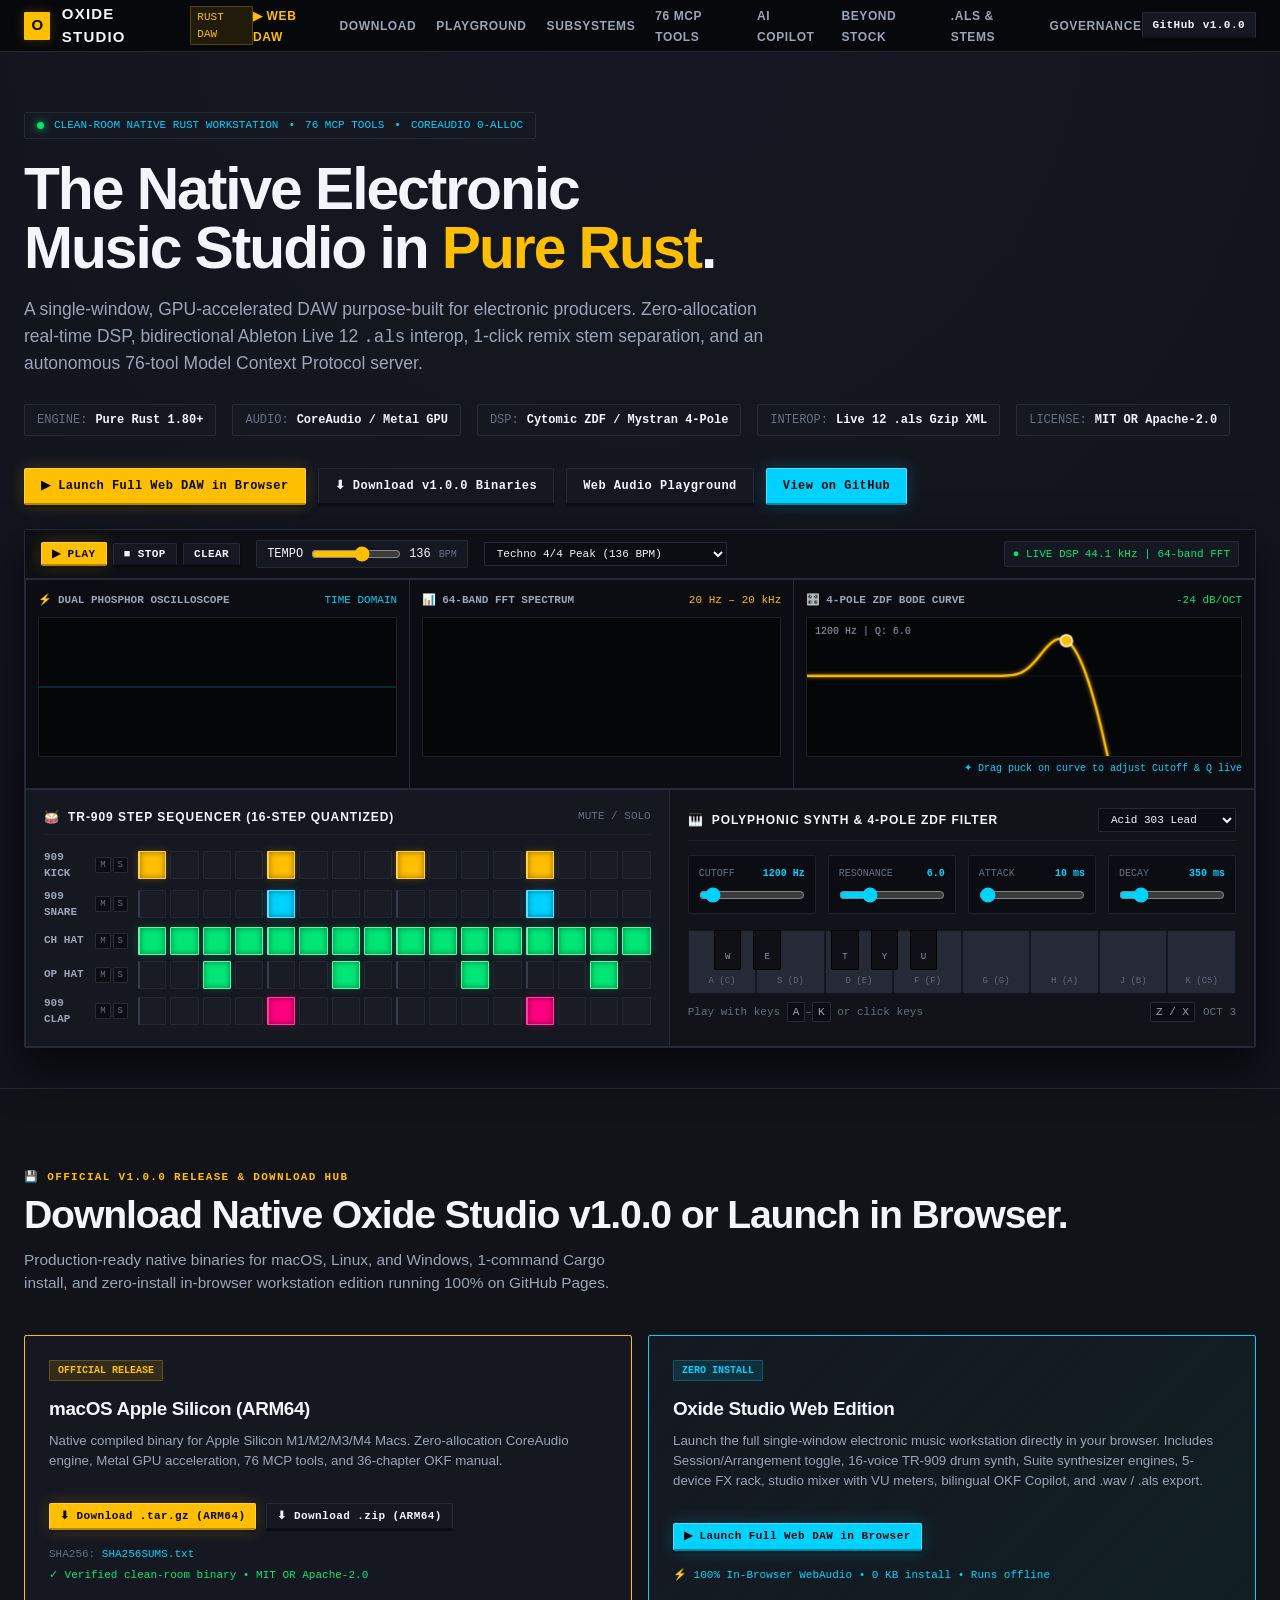
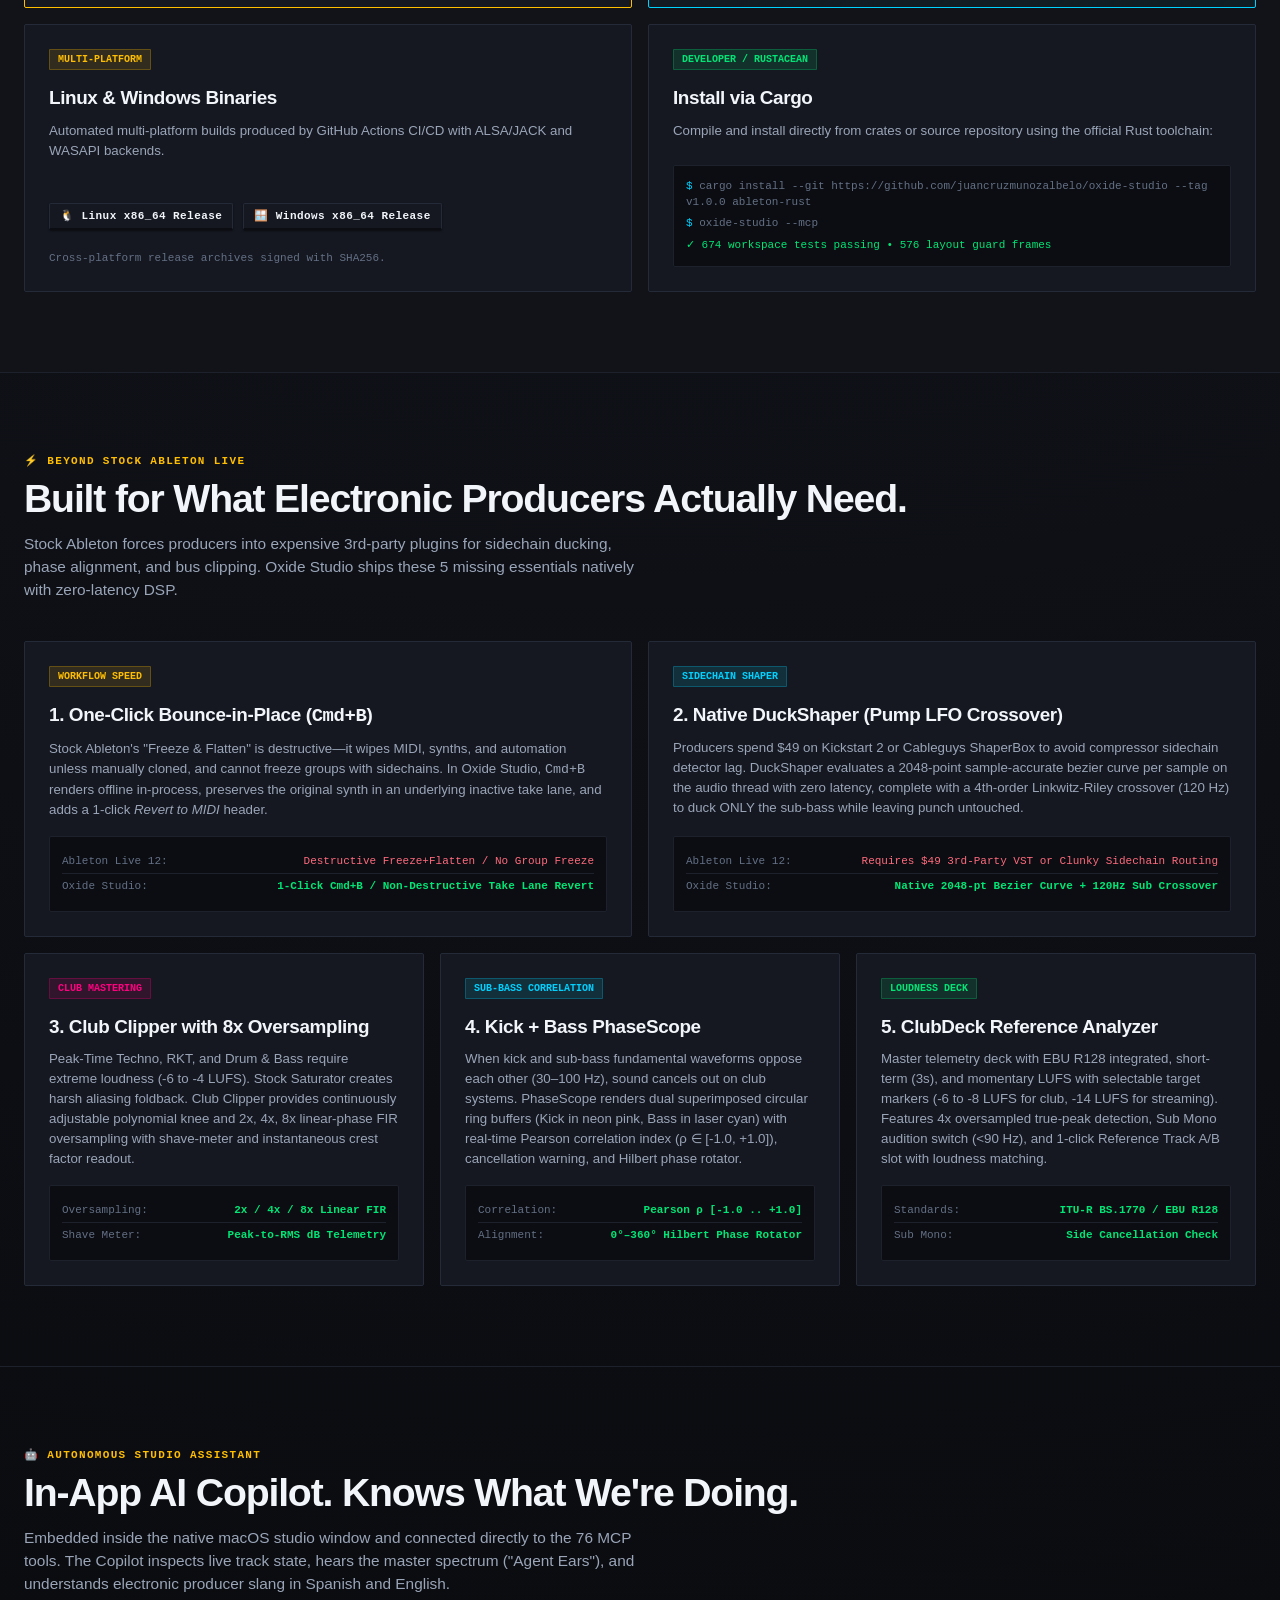
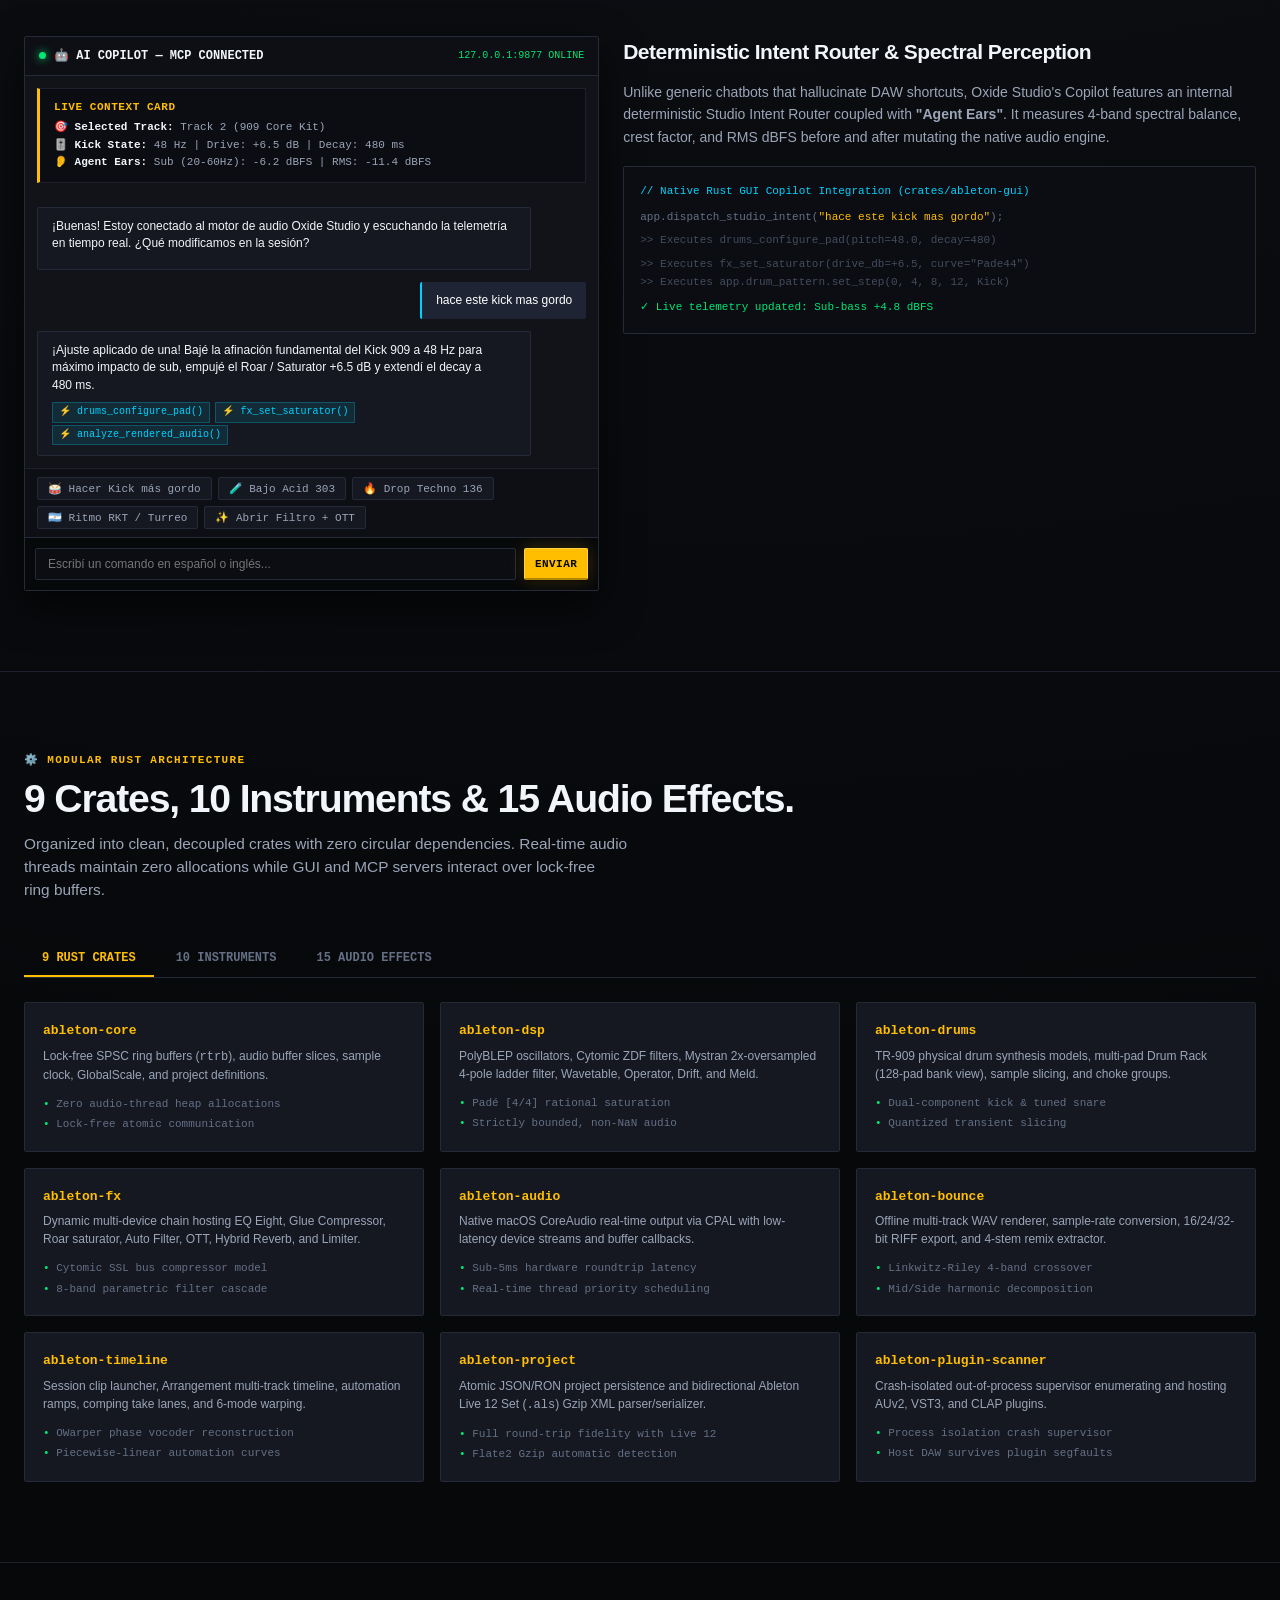
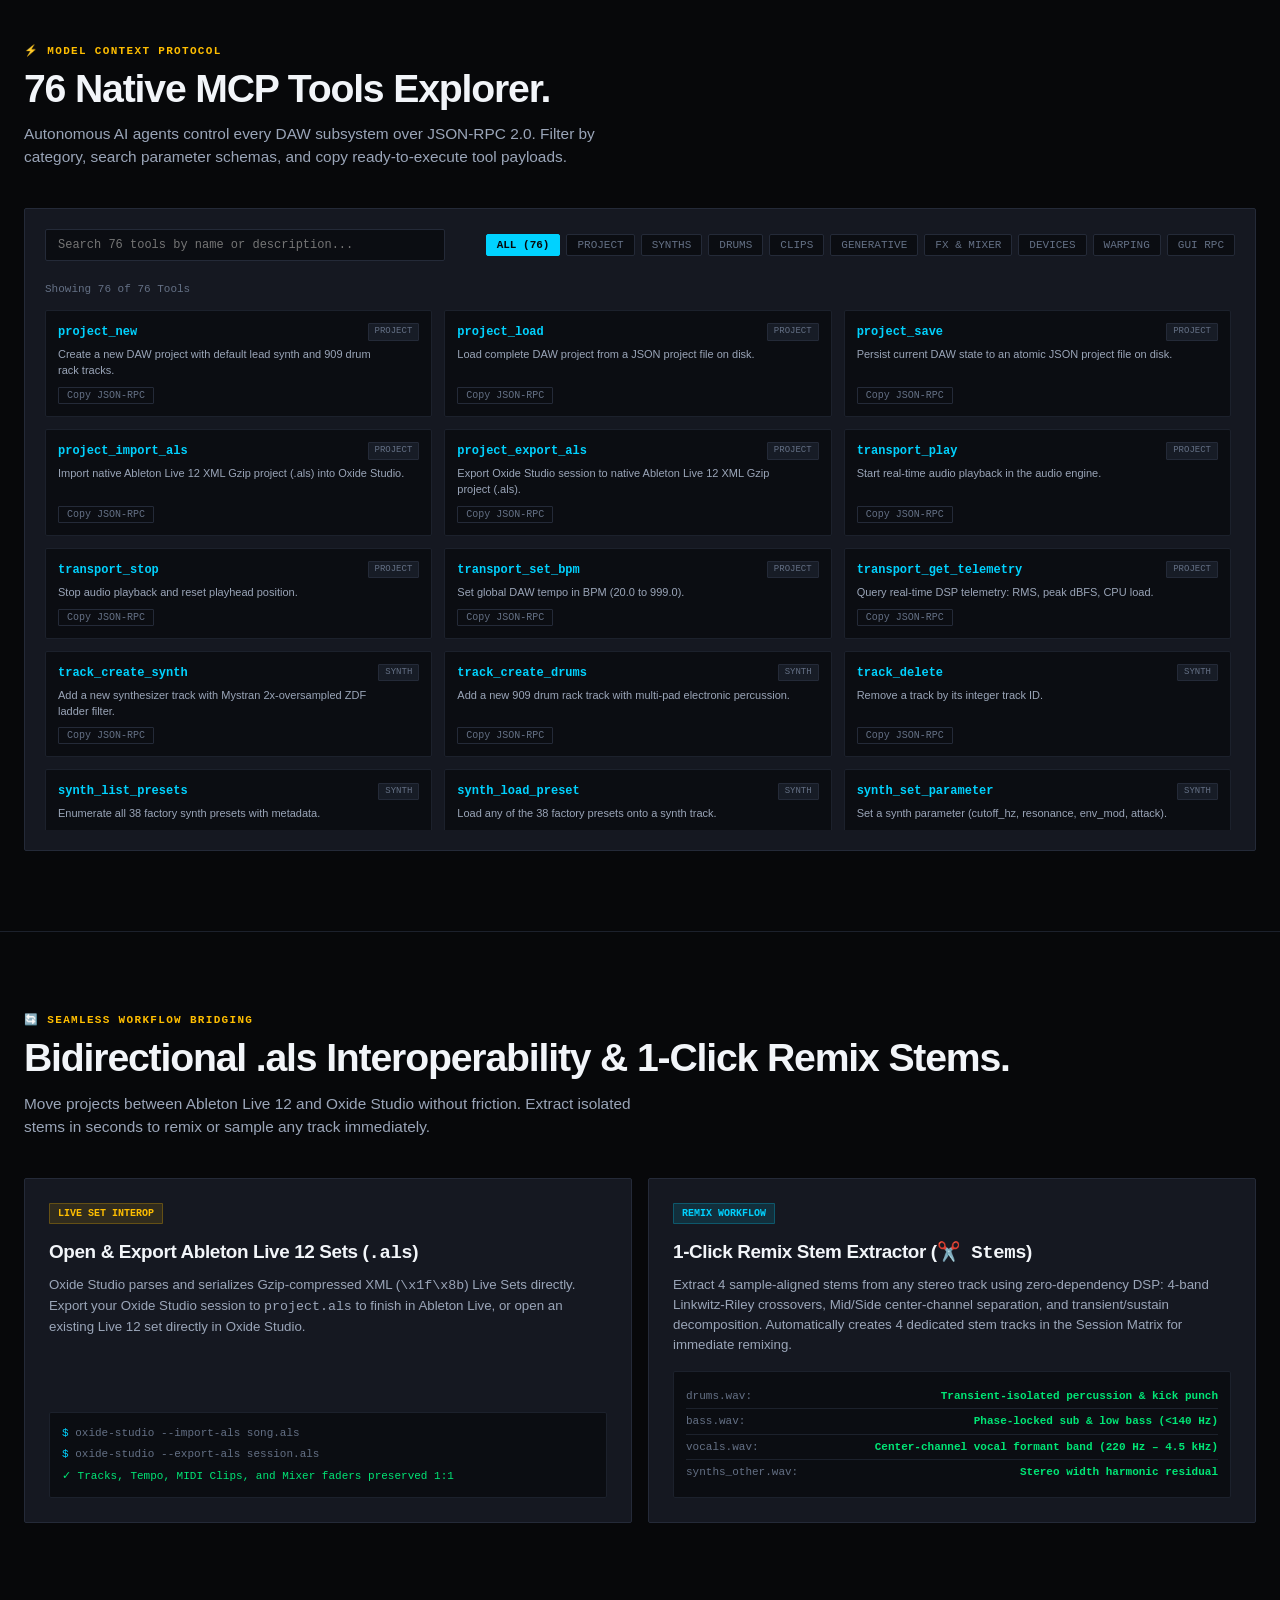
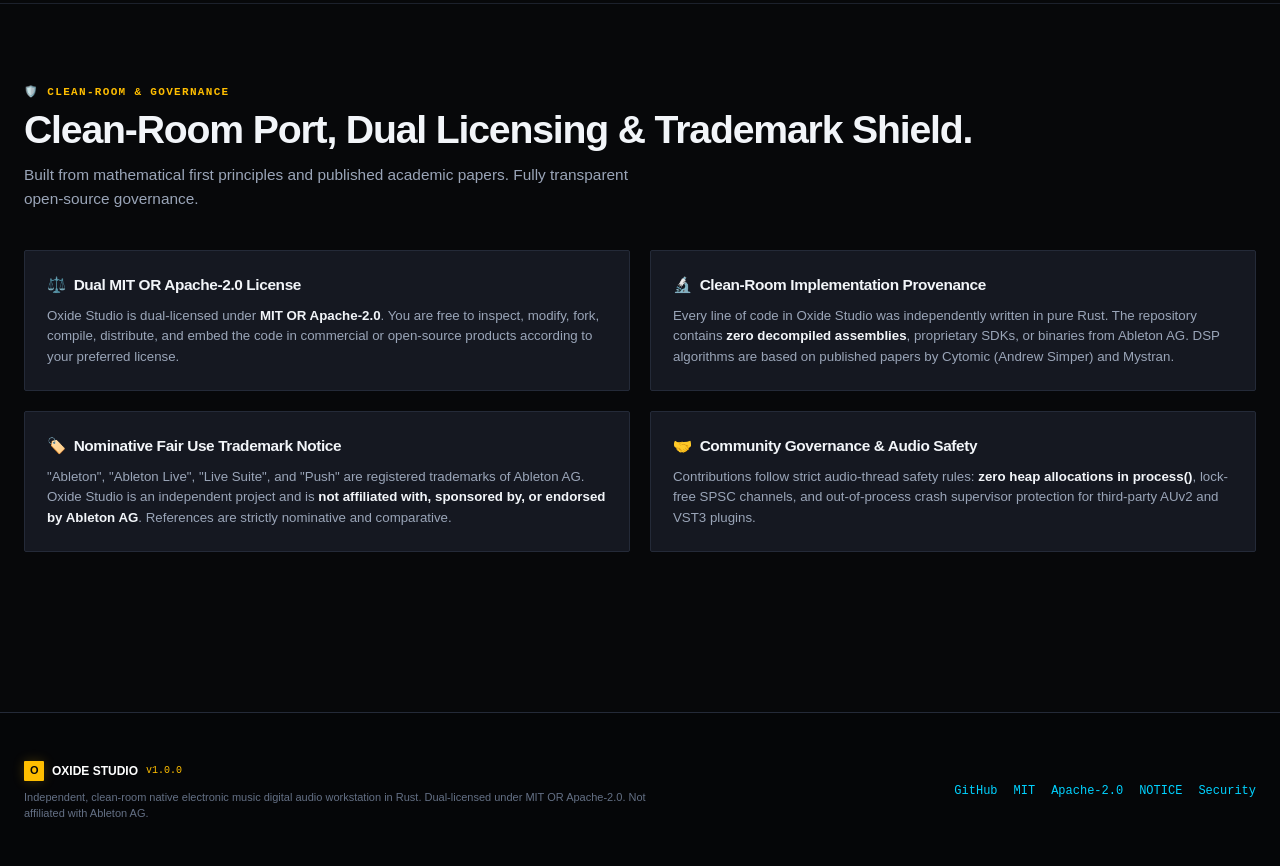
==== commit 13655ce3: "release: v1.0.0 — Oxide Studio Public Open-Source Release" ====
--- a/docs/index.html
+++ b/docs/index.html
@@ -23,6 +23,8 @@
 
       <nav>
         <ul class="nav-links">
+          <li><a href="web/index.html" class="nav-link" style="color: var(--signal-amber); font-weight: 700;">▶ Web DAW</a></li>
+          <li><a href="#download" class="nav-link">Download</a></li>
           <li><a href="#playground" class="nav-link">Playground</a></li>
           <li><a href="#subsystems" class="nav-link">Subsystems</a></li>
           <li><a href="#mcp-tools" class="nav-link">76 MCP Tools</a></li>
@@ -36,7 +38,7 @@
       <div class="nav-actions">
         <a href="https://github.com/juancruzmunozalbelo/oxide-studio" target="_blank" rel="noopener noreferrer" class="btn btn-tactile btn-sm">
           <span>GitHub</span>
-          <span class="tabular">v0.1.0</span>
+          <span class="tabular">v1.0.0</span>
         </a>
       </div>
     </div>
@@ -79,7 +81,9 @@
             </div>
 
             <div style="display: flex; gap: 12px; flex-wrap: wrap;">
-              <a href="#playground" class="btn btn-primary">▶ Launch Web Audio Playground</a>
+              <a href="web/index.html" class="btn btn-primary" style="font-weight: 700;">▶ Launch Full Web DAW in Browser</a>
+              <a href="#download" class="btn btn-tactile">⬇ Download v1.0.0 Binaries</a>
+              <a href="#playground" class="btn btn-tactile">Web Audio Playground</a>
               <a href="https://github.com/juancruzmunozalbelo/oxide-studio" target="_blank" rel="noopener noreferrer" class="btn btn-cyan">View on GitHub</a>
             </div>
           </div>
@@ -237,6 +241,99 @@
     </section>
 
     <!-- =========================================================================
+         Download & Release Hub (v1.0.0 Official Release)
+         ========================================================================= -->
+    <section class="section" id="download" style="border-top: 1px solid var(--surface-border); background: var(--surface-base);">
+      <div class="container">
+        <div class="section-header">
+          <div class="section-eyebrow"><span>💾</span> Official v1.0.0 Release &amp; Download Hub</div>
+          <h2 class="section-title">Download Native Oxide Studio v1.0.0 or Launch in Browser.</h2>
+          <p class="section-desc">
+            Production-ready native binaries for macOS, Linux, and Windows, 1-command Cargo install, 
+            and zero-install in-browser workstation edition running 100% on GitHub Pages.
+          </p>
+        </div>
+
+        <div class="bento-grid">
+          <!-- Card 1: macOS Apple Silicon (Primary Hero Download) -->
+          <div class="bento-card col-6" style="border-color: var(--signal-amber);">
+            <span class="bento-tag">OFFICIAL RELEASE</span>
+            <h3 class="bento-title">macOS Apple Silicon (ARM64)</h3>
+            <p class="bento-desc">
+              Native compiled binary for Apple Silicon M1/M2/M3/M4 Macs. Zero-allocation CoreAudio engine, 
+              Metal GPU acceleration, 76 MCP tools, and 36-chapter OKF manual.
+            </p>
+            <div style="display: flex; gap: 10px; margin: 16px 0; flex-wrap: wrap;">
+              <a href="https://github.com/juancruzmunozalbelo/oxide-studio/releases/download/v1.0.0/oxide-studio-v1.0.0-macos-arm64.tar.gz" class="btn btn-primary btn-sm">
+                ⬇ Download .tar.gz (ARM64)
+              </a>
+              <a href="https://github.com/juancruzmunozalbelo/oxide-studio/releases/download/v1.0.0/oxide-studio-v1.0.0-macos-arm64.zip" class="btn btn-tactile btn-sm">
+                ⬇ Download .zip (ARM64)
+              </a>
+            </div>
+            <div style="font-family: var(--font-mono); font-size: 11px; color: var(--text-muted);">
+              <div>SHA256: <a href="https://github.com/juancruzmunozalbelo/oxide-studio/releases/download/v1.0.0/SHA256SUMS.txt" target="_blank" rel="noopener noreferrer" style="color: var(--laser-cyan);">SHA256SUMS.txt</a></div>
+              <div style="margin-top: 4px; color: var(--meter-green);">✓ Verified clean-room binary • MIT OR Apache-2.0</div>
+            </div>
+          </div>
+
+          <!-- Card 2: In-Browser Web Workstation CTA -->
+          <div class="bento-card col-6" style="border-color: var(--laser-cyan); background: linear-gradient(135deg, var(--surface-card) 0%, rgba(0, 240, 255, 0.05) 100%);">
+            <span class="bento-tag cyan">ZERO INSTALL</span>
+            <h3 class="bento-title">Oxide Studio Web Edition</h3>
+            <p class="bento-desc">
+              Launch the full single-window electronic music workstation directly in your browser. 
+              Includes Session/Arrangement toggle, 16-voice TR-909 drum synth, Suite synthesizer engines, 
+              5-device FX rack, studio mixer with VU meters, bilingual OKF Copilot, and .wav / .als export.
+            </p>
+            <div style="margin: 16px 0;">
+              <a href="web/index.html" class="btn btn-cyan btn-sm" style="font-weight: 700;">
+                ▶ Launch Full Web DAW in Browser
+              </a>
+            </div>
+            <div style="font-family: var(--font-mono); font-size: 11px; color: var(--laser-cyan);">
+              ⚡ 100% In-Browser WebAudio • 0 KB install • Runs offline
+            </div>
+          </div>
+
+          <!-- Card 3: Linux & Windows Releases -->
+          <div class="bento-card col-6">
+            <span class="bento-tag">MULTI-PLATFORM</span>
+            <h3 class="bento-title">Linux &amp; Windows Binaries</h3>
+            <p class="bento-desc">
+              Automated multi-platform builds produced by GitHub Actions CI/CD with ALSA/JACK and WASAPI backends.
+            </p>
+            <div style="display: flex; gap: 10px; margin: 12px 0; flex-wrap: wrap;">
+              <a href="https://github.com/juancruzmunozalbelo/oxide-studio/releases/tag/v1.0.0" target="_blank" rel="noopener noreferrer" class="btn btn-tactile btn-sm">
+                🐧 Linux x86_64 Release
+              </a>
+              <a href="https://github.com/juancruzmunozalbelo/oxide-studio/releases/tag/v1.0.0" target="_blank" rel="noopener noreferrer" class="btn btn-tactile btn-sm">
+                🪟 Windows x86_64 Release
+              </a>
+            </div>
+            <div style="font-family: var(--font-mono); font-size: 11px; color: var(--text-muted); margin-top: 8px;">
+              Cross-platform release archives signed with SHA256.
+            </div>
+          </div>
+
+          <!-- Card 4: Cargo One-Liner Install -->
+          <div class="bento-card col-6">
+            <span class="bento-tag green">DEVELOPER / RUSTACEAN</span>
+            <h3 class="bento-title">Install via Cargo</h3>
+            <p class="bento-desc">
+              Compile and install directly from crates or source repository using the official Rust toolchain:
+            </p>
+            <div style="background: var(--surface-sunken); border: 1px solid var(--surface-border-subtle); padding: 12px; border-radius: var(--radius-sm); font-family: var(--font-mono); font-size: 11px; color: var(--text-muted); margin-top: 8px;">
+              <div><span style="color: var(--laser-cyan);">$</span> cargo install --git https://github.com/juancruzmunozalbelo/oxide-studio --tag v1.0.0 ableton-rust</div>
+              <div style="margin-top: 4px;"><span style="color: var(--laser-cyan);">$</span> oxide-studio --mcp</div>
+              <div style="color: var(--meter-green); margin-top: 6px;">✓ 674 workspace tests passing • 576 layout guard frames</div>
+            </div>
+          </div>
+        </div>
+      </div>
+    </section>
+
+    <!-- =========================================================================
          Beyond Stock Ableton: Purpose-Built for Electronic Producers
          ========================================================================= -->
     <section class="section" id="beyond-stock">
@@ -715,7 +812,7 @@
         <div style="display: flex; align-items: center; gap: 8px; margin-bottom: 8px;">
           <span class="brand-badge" style="width: 20px; height: 20px; font-size: 11px;">O</span>
           <span style="font-weight: 700; color: #fff;">OXIDE STUDIO</span>
-          <span class="mono" style="font-size: 10px; color: var(--signal-amber);">v0.1.0</span>
+          <span class="mono" style="font-size: 10px; color: var(--signal-amber);">v1.0.0</span>
         </div>
         <p class="footer-disclaimer">
           Independent, clean-room native electronic music digital audio workstation in Rust. 
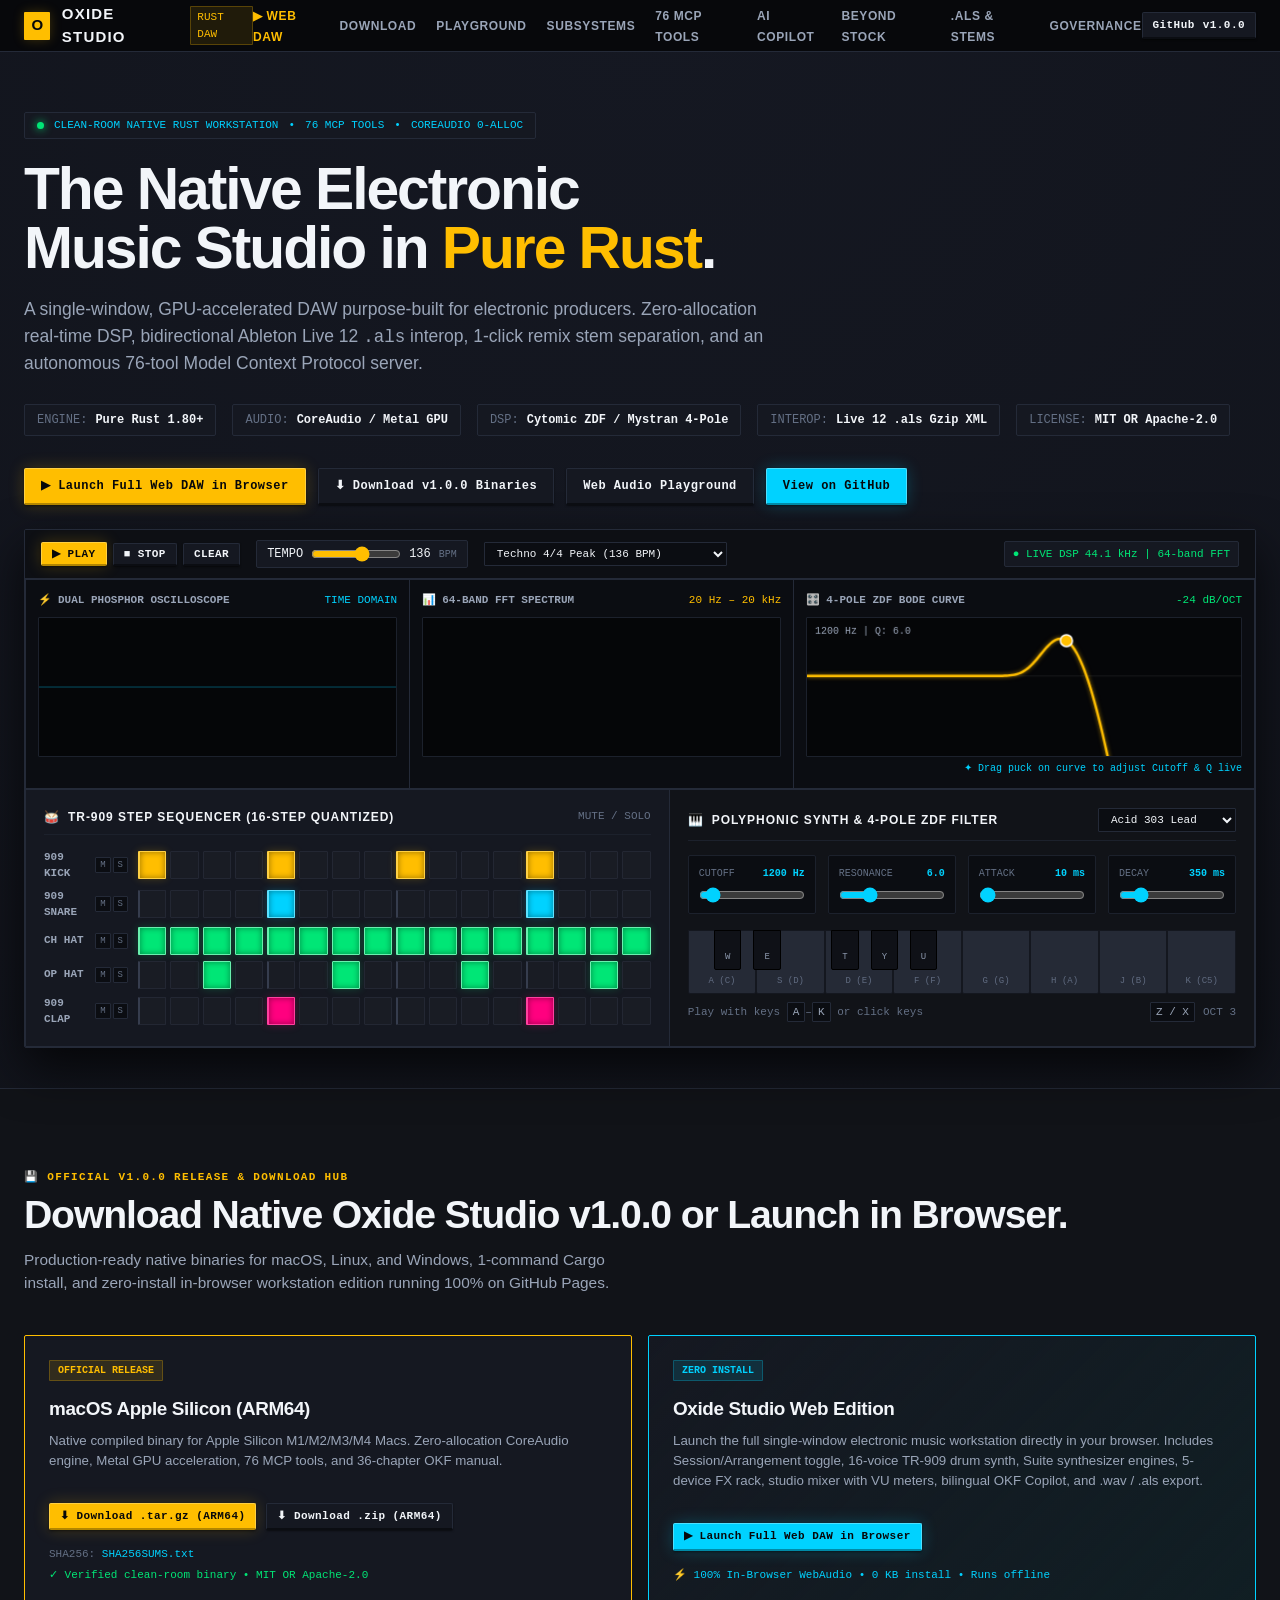
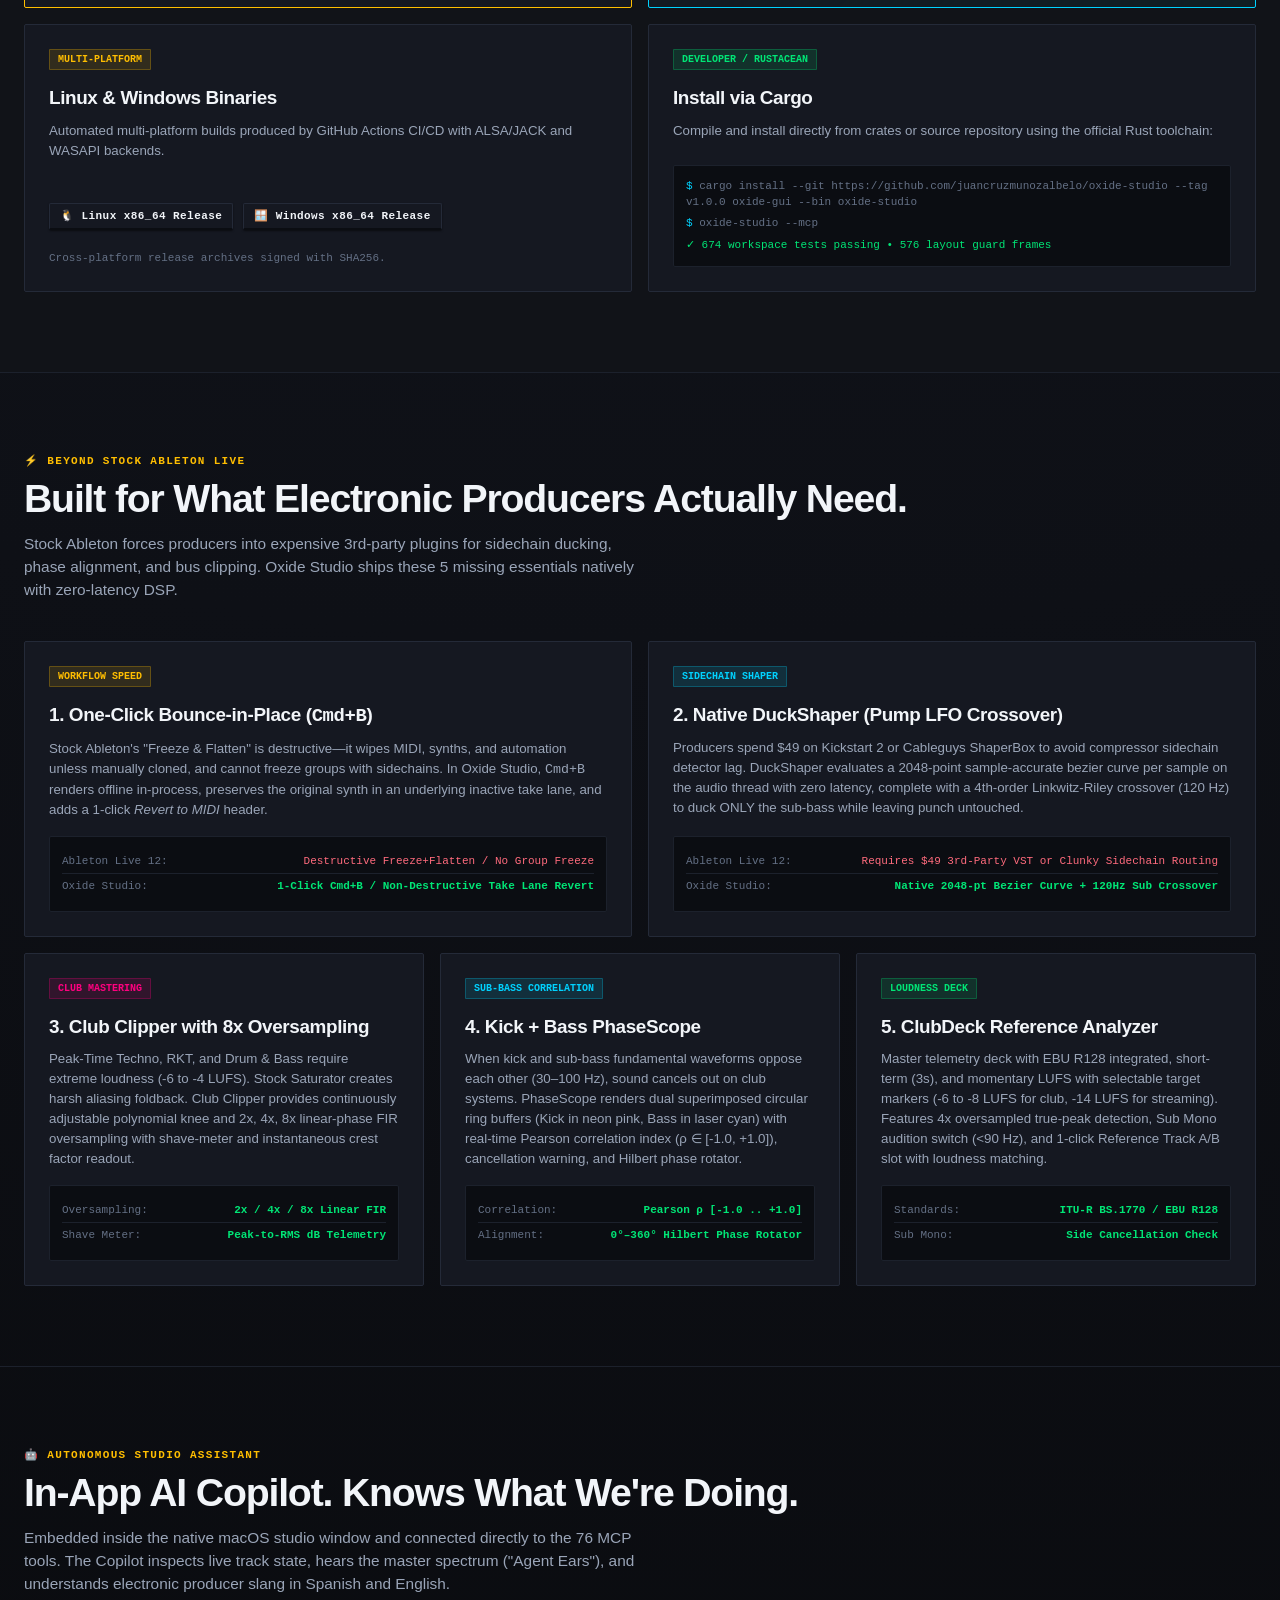
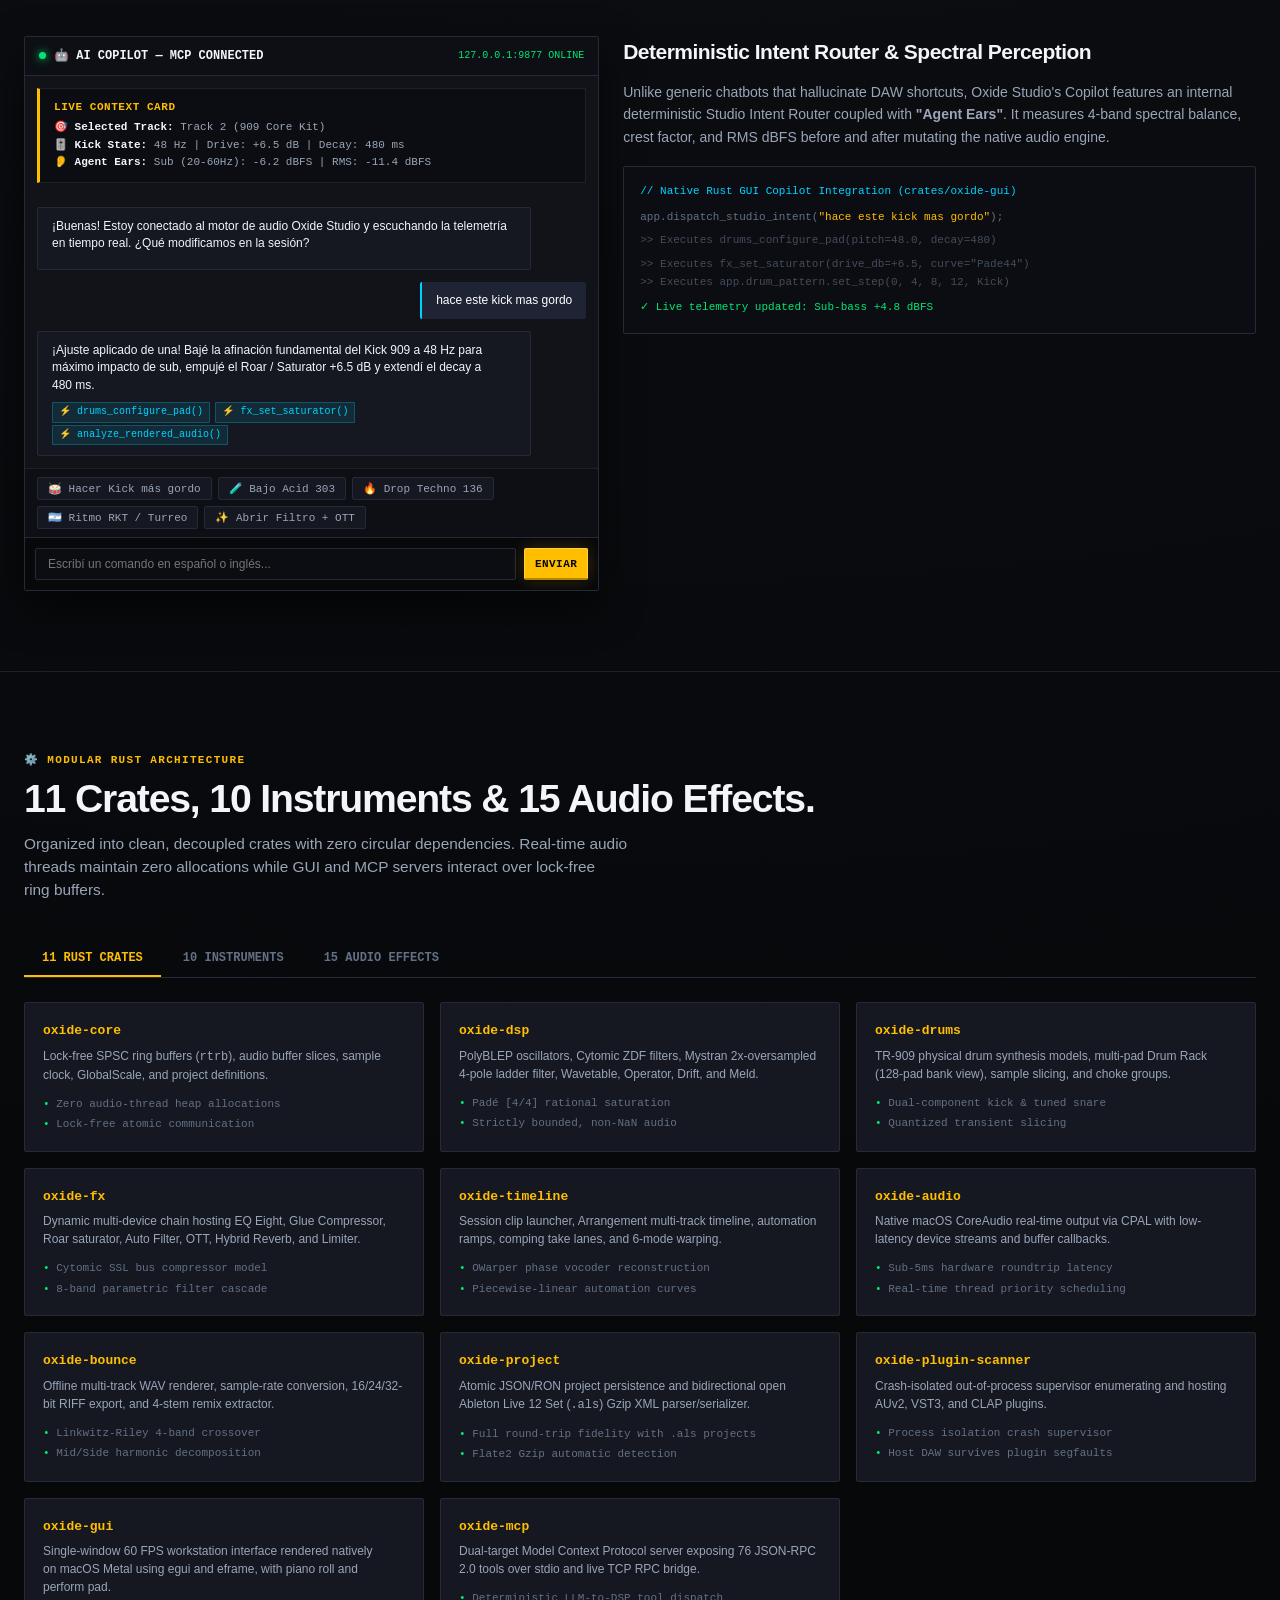
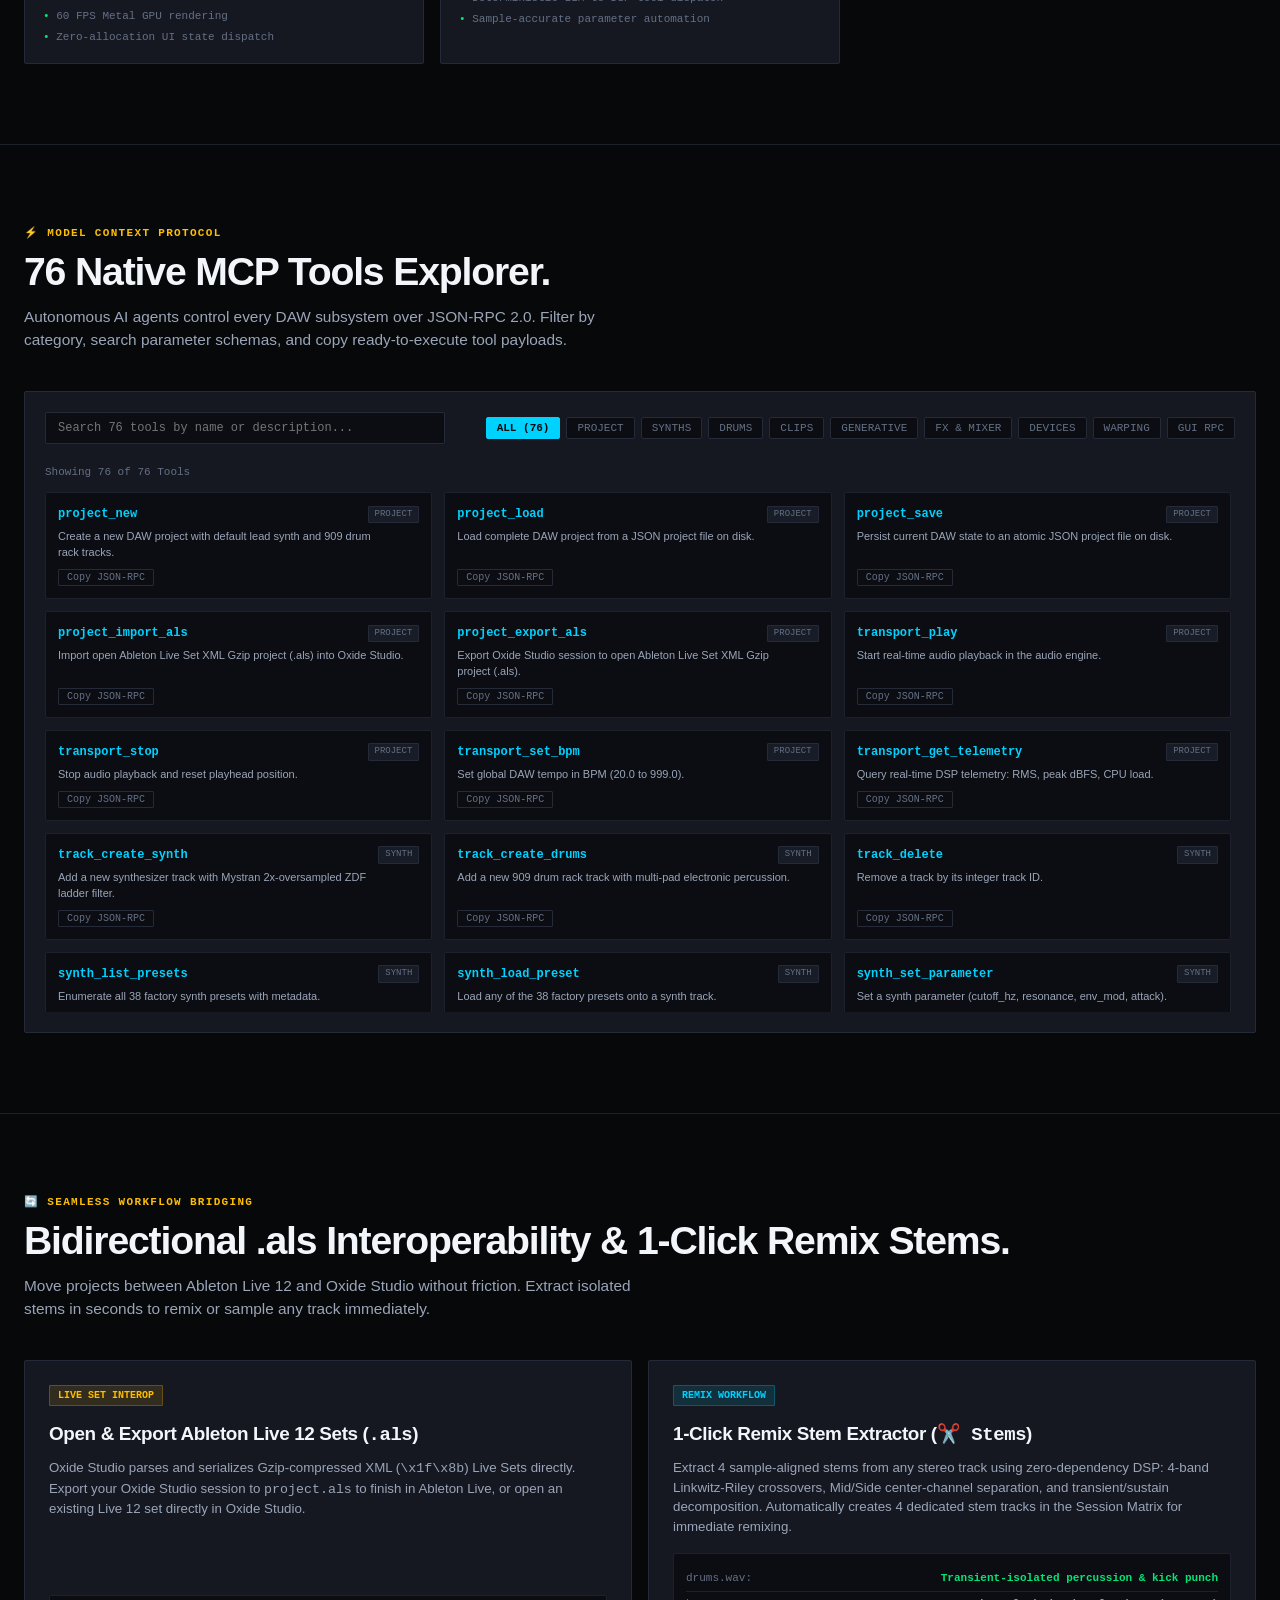
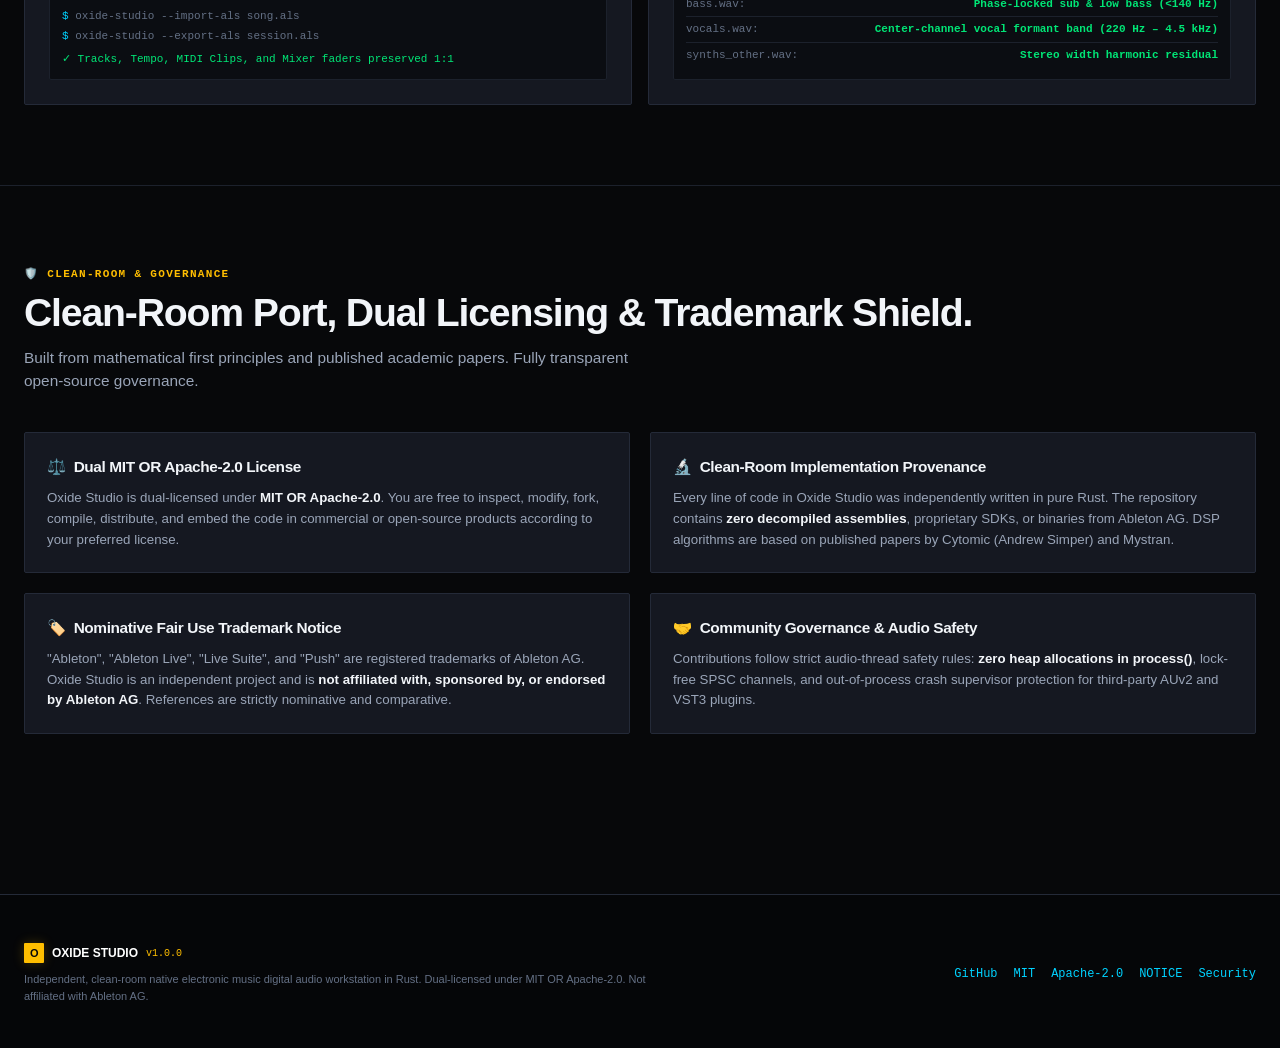
==== commit 393c5b54: "feat(rebrand): complete oxide studio rebrand, clean-room sanitization and contributor ci pipeline" ====
--- a/docs/index.html
+++ b/docs/index.html
@@ -324,7 +324,7 @@
               Compile and install directly from crates or source repository using the official Rust toolchain:
             </p>
             <div style="background: var(--surface-sunken); border: 1px solid var(--surface-border-subtle); padding: 12px; border-radius: var(--radius-sm); font-family: var(--font-mono); font-size: 11px; color: var(--text-muted); margin-top: 8px;">
-              <div><span style="color: var(--laser-cyan);">$</span> cargo install --git https://github.com/juancruzmunozalbelo/oxide-studio --tag v1.0.0 ableton-rust</div>
+              <div><span style="color: var(--laser-cyan);">$</span> cargo install --git https://github.com/juancruzmunozalbelo/oxide-studio --tag v1.0.0 oxide-gui --bin oxide-studio</div>
               <div style="margin-top: 4px;"><span style="color: var(--laser-cyan);">$</span> oxide-studio --mcp</div>
               <div style="color: var(--meter-green); margin-top: 6px;">✓ 674 workspace tests passing • 576 layout guard frames</div>
             </div>
@@ -505,7 +505,7 @@
             </p>
 
             <div style="background: var(--surface-sunken); border: 1px solid var(--surface-border); border-radius: var(--radius-sm); padding: 16px; font-family: var(--font-mono); font-size: 11px; color: var(--text-muted); line-height: 1.6;">
-              <div style="color: var(--laser-cyan); margin-bottom: 8px;">// Native Rust GUI Copilot Integration (crates/ableton-gui)</div>
+              <div style="color: var(--laser-cyan); margin-bottom: 8px;">// Native Rust GUI Copilot Integration (crates/oxide-gui)</div>
               <div>app.dispatch_studio_intent(<span style="color: var(--signal-amber);">"hace este kick mas gordo"</span>);</div>
               <div style="color: var(--text-dim); margin: 6px 0;">&gt;&gt; Executes drums_configure_pad(pitch=48.0, decay=480)</div>
               <div style="color: var(--text-dim);">&gt;&gt; Executes fx_set_saturator(drive_db=+6.5, curve="Pade44")</div>
@@ -524,7 +524,7 @@
       <div class="container">
         <div class="section-header">
           <div class="section-eyebrow"><span>⚙️</span> Modular Rust Architecture</div>
-          <h2 class="section-title">9 Crates, 10 Instruments & 15 Audio Effects.</h2>
+          <h2 class="section-title">11 Crates, 10 Instruments & 15 Audio Effects.</h2>
           <p class="section-desc">
             Organized into clean, decoupled crates with zero circular dependencies. 
             Real-time audio threads maintain zero allocations while GUI and MCP servers interact over lock-free ring buffers.
@@ -533,15 +533,15 @@
 
         <!-- Navigation Tabs -->
         <div class="tabs-nav">
-          <button class="tab-btn active" data-tab="tab-crates">9 RUST CRATES</button>
+          <button class="tab-btn active" data-tab="tab-crates">11 RUST CRATES</button>
           <button class="tab-btn" data-tab="tab-instruments">10 INSTRUMENTS</button>
           <button class="tab-btn" data-tab="tab-effects">15 AUDIO EFFECTS</button>
         </div>
 
-        <!-- Tab 1: 9 Crates -->
+        <!-- Tab 1: 11 Crates -->
         <div class="crates-grid tab-content" id="tab-crates">
           <div class="crate-card">
-            <div class="crate-name">ableton-core</div>
+            <div class="crate-name">oxide-core</div>
             <p class="crate-desc">Lock-free SPSC ring buffers (<span class="mono">rtrb</span>), audio buffer slices, sample clock, GlobalScale, and project definitions.</p>
             <ul class="crate-invariants">
               <li>Zero audio-thread heap allocations</li>
@@ -550,7 +550,7 @@
           </div>
 
           <div class="crate-card">
-            <div class="crate-name">ableton-dsp</div>
+            <div class="crate-name">oxide-dsp</div>
             <p class="crate-desc">PolyBLEP oscillators, Cytomic ZDF filters, Mystran 2x-oversampled 4-pole ladder filter, Wavetable, Operator, Drift, and Meld.</p>
             <ul class="crate-invariants">
               <li>Padé [4/4] rational saturation</li>
@@ -559,7 +559,7 @@
           </div>
 
           <div class="crate-card">
-            <div class="crate-name">ableton-drums</div>
+            <div class="crate-name">oxide-drums</div>
             <p class="crate-desc">TR-909 physical drum synthesis models, multi-pad Drum Rack (128-pad bank view), sample slicing, and choke groups.</p>
             <ul class="crate-invariants">
               <li>Dual-component kick & tuned snare</li>
@@ -568,7 +568,7 @@
           </div>
 
           <div class="crate-card">
-            <div class="crate-name">ableton-fx</div>
+            <div class="crate-name">oxide-fx</div>
             <p class="crate-desc">Dynamic multi-device chain hosting EQ Eight, Glue Compressor, Roar saturator, Auto Filter, OTT, Hybrid Reverb, and Limiter.</p>
             <ul class="crate-invariants">
               <li>Cytomic SSL bus compressor model</li>
@@ -577,7 +577,16 @@
           </div>
 
           <div class="crate-card">
-            <div class="crate-name">ableton-audio</div>
+            <div class="crate-name">oxide-timeline</div>
+            <p class="crate-desc">Session clip launcher, Arrangement multi-track timeline, automation ramps, comping take lanes, and 6-mode warping.</p>
+            <ul class="crate-invariants">
+              <li>OWarper phase vocoder reconstruction</li>
+              <li>Piecewise-linear automation curves</li>
+            </ul>
+          </div>
+
+          <div class="crate-card">
+            <div class="crate-name">oxide-audio</div>
             <p class="crate-desc">Native macOS CoreAudio real-time output via CPAL with low-latency device streams and buffer callbacks.</p>
             <ul class="crate-invariants">
               <li>Sub-5ms hardware roundtrip latency</li>
@@ -586,7 +595,7 @@
           </div>
 
           <div class="crate-card">
-            <div class="crate-name">ableton-bounce</div>
+            <div class="crate-name">oxide-bounce</div>
             <p class="crate-desc">Offline multi-track WAV renderer, sample-rate conversion, 16/24/32-bit RIFF export, and 4-stem remix extractor.</p>
             <ul class="crate-invariants">
               <li>Linkwitz-Riley 4-band crossover</li>
@@ -595,29 +604,38 @@
           </div>
 
           <div class="crate-card">
-            <div class="crate-name">ableton-timeline</div>
-            <p class="crate-desc">Session clip launcher, Arrangement multi-track timeline, automation ramps, comping take lanes, and 6-mode warping.</p>
-            <ul class="crate-invariants">
-              <li>OWarper phase vocoder reconstruction</li>
-              <li>Piecewise-linear automation curves</li>
-            </ul>
-          </div>
-
-          <div class="crate-card">
-            <div class="crate-name">ableton-project</div>
-            <p class="crate-desc">Atomic JSON/RON project persistence and bidirectional Ableton Live 12 Set (<span class="mono">.als</span>) Gzip XML parser/serializer.</p>
-            <ul class="crate-invariants">
-              <li>Full round-trip fidelity with Live 12</li>
+            <div class="crate-name">oxide-project</div>
+            <p class="crate-desc">Atomic JSON/RON project persistence and bidirectional open Ableton Live 12 Set (<span class="mono">.als</span>) Gzip XML parser/serializer.</p>
+            <ul class="crate-invariants">
+              <li>Full round-trip fidelity with .als projects</li>
               <li>Flate2 Gzip automatic detection</li>
             </ul>
           </div>
 
           <div class="crate-card">
-            <div class="crate-name">ableton-plugin-scanner</div>
+            <div class="crate-name">oxide-plugin-scanner</div>
             <p class="crate-desc">Crash-isolated out-of-process supervisor enumerating and hosting AUv2, VST3, and CLAP plugins.</p>
             <ul class="crate-invariants">
               <li>Process isolation crash supervisor</li>
               <li>Host DAW survives plugin segfaults</li>
+            </ul>
+          </div>
+
+          <div class="crate-card">
+            <div class="crate-name">oxide-gui</div>
+            <p class="crate-desc">Single-window 60 FPS workstation interface rendered natively on macOS Metal using egui and eframe, with piano roll and perform pad.</p>
+            <ul class="crate-invariants">
+              <li>60 FPS Metal GPU rendering</li>
+              <li>Zero-allocation UI state dispatch</li>
+            </ul>
+          </div>
+
+          <div class="crate-card">
+            <div class="crate-name">oxide-mcp</div>
+            <p class="crate-desc">Dual-target Model Context Protocol server exposing 76 JSON-RPC 2.0 tools over stdio and live TCP RPC bridge.</p>
+            <ul class="crate-invariants">
+              <li>Deterministic LLM-to-DSP tool dispatch</li>
+              <li>Sample-accurate parameter automation</li>
             </ul>
           </div>
         </div>
